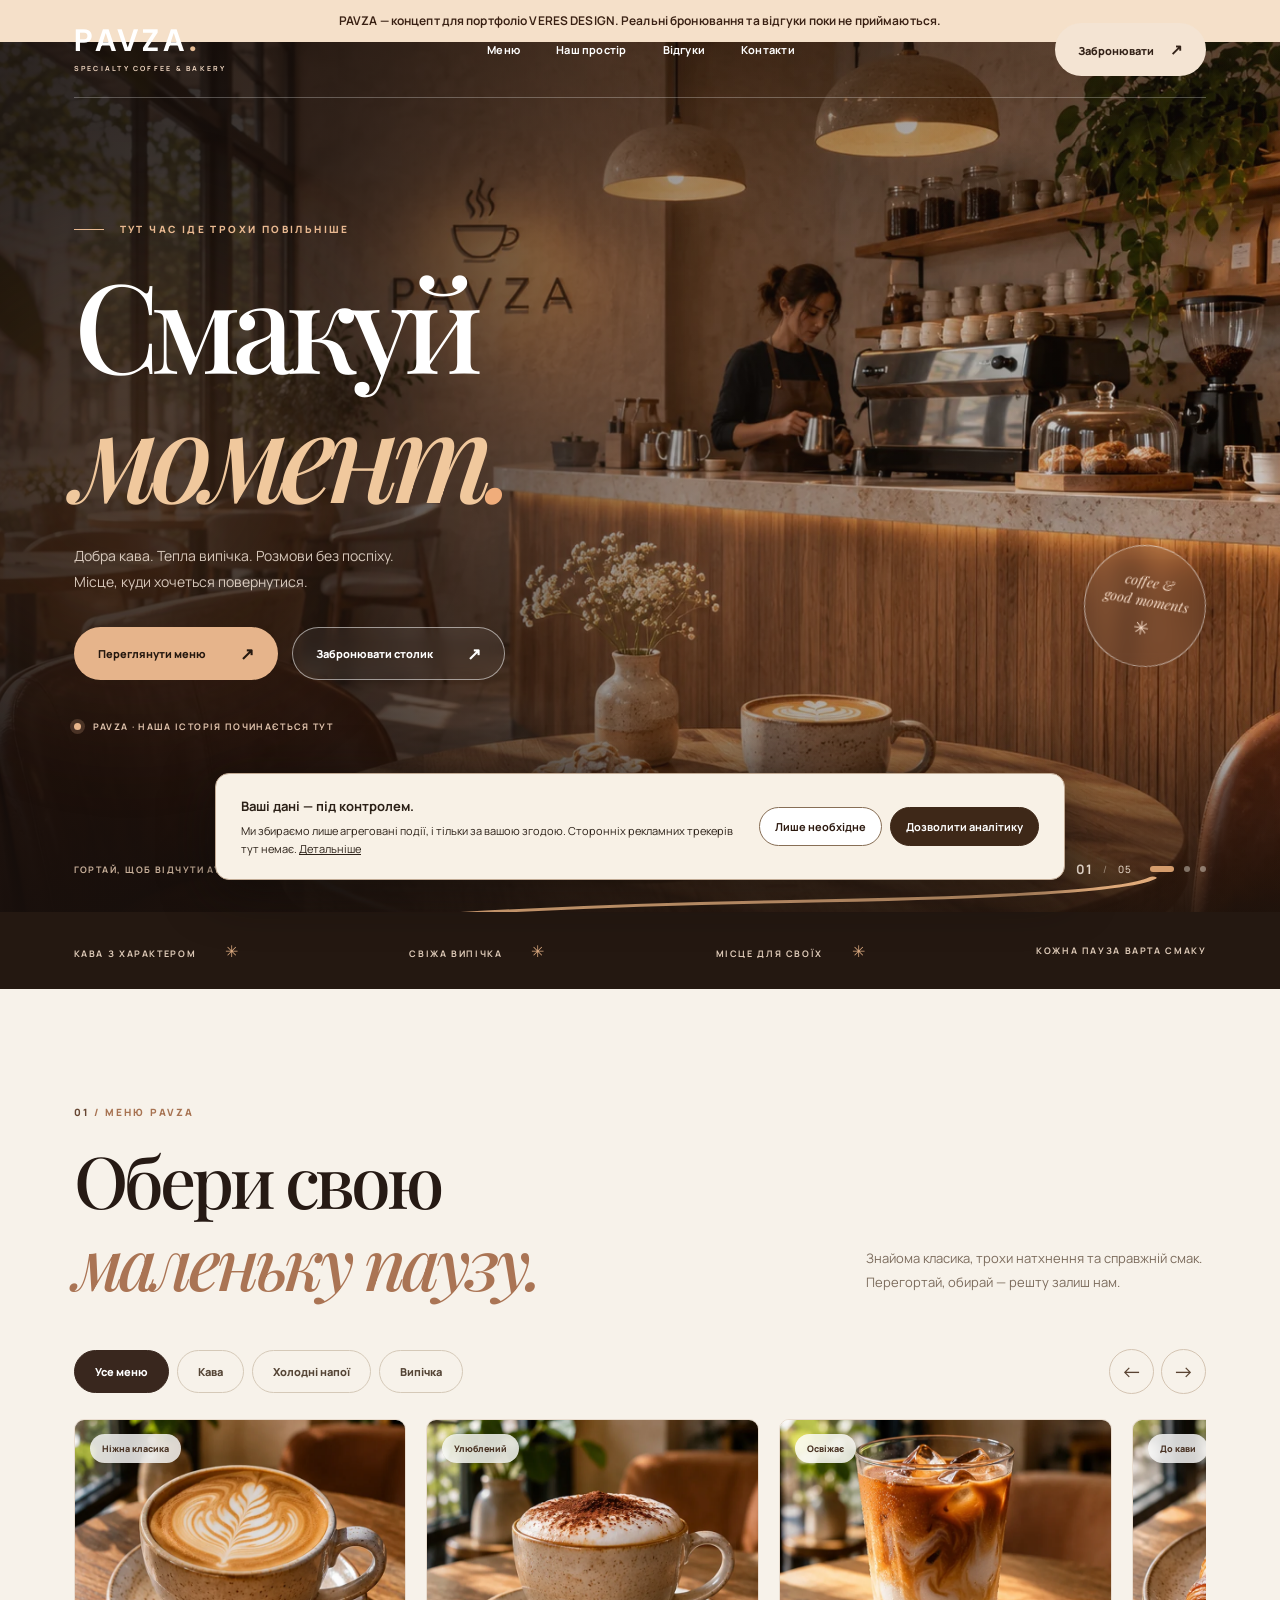
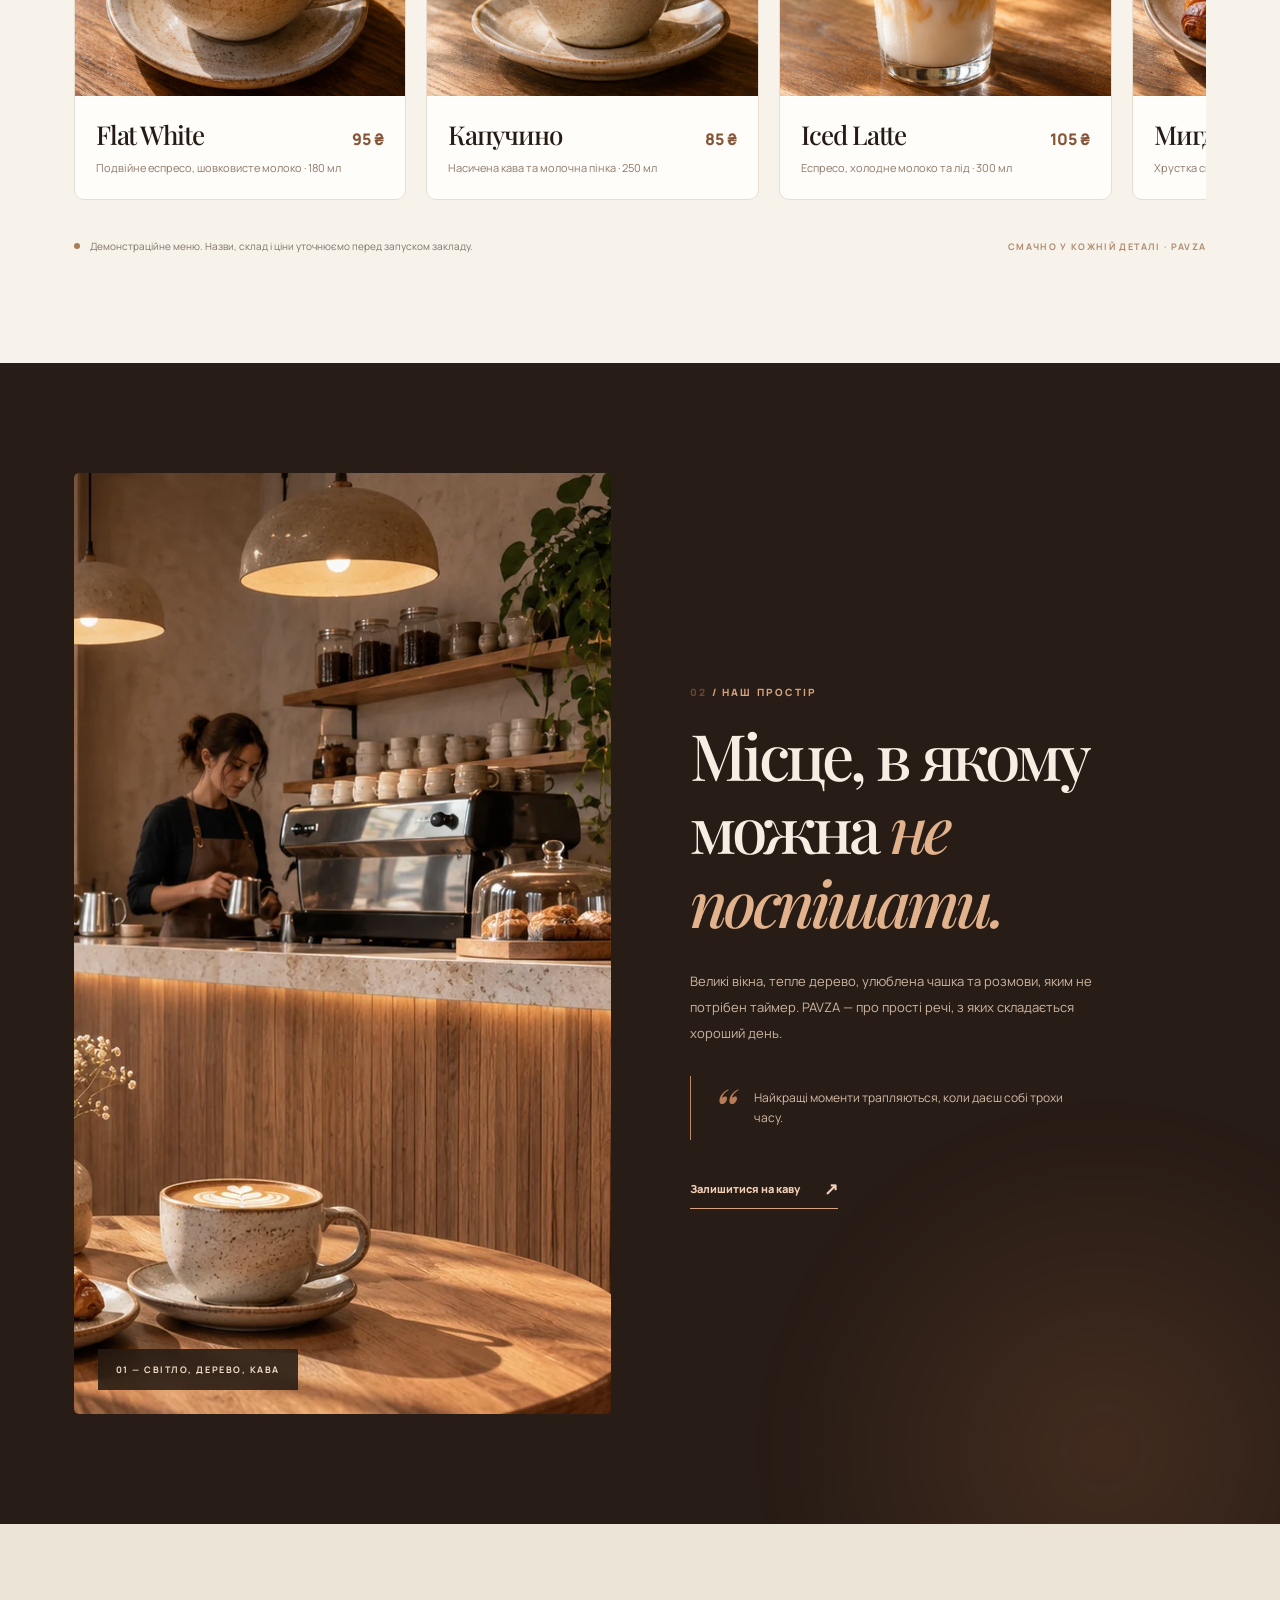
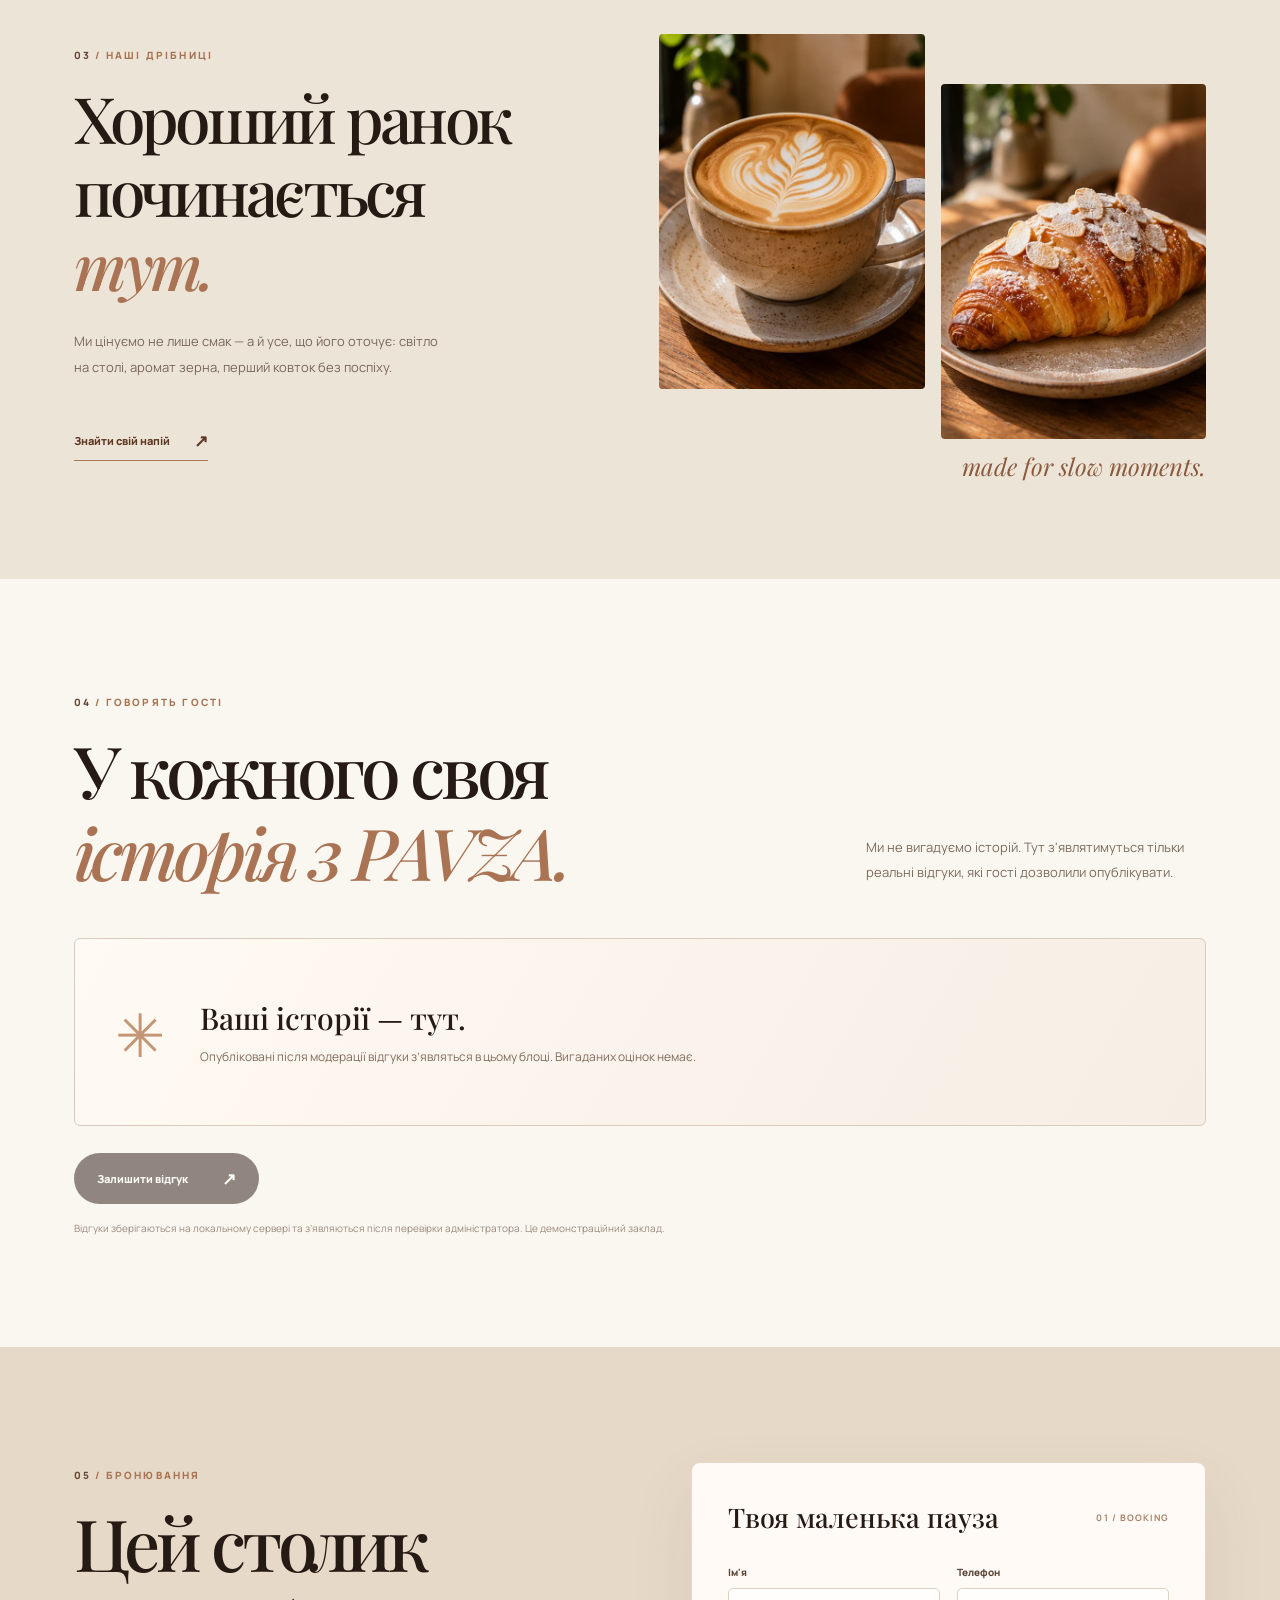
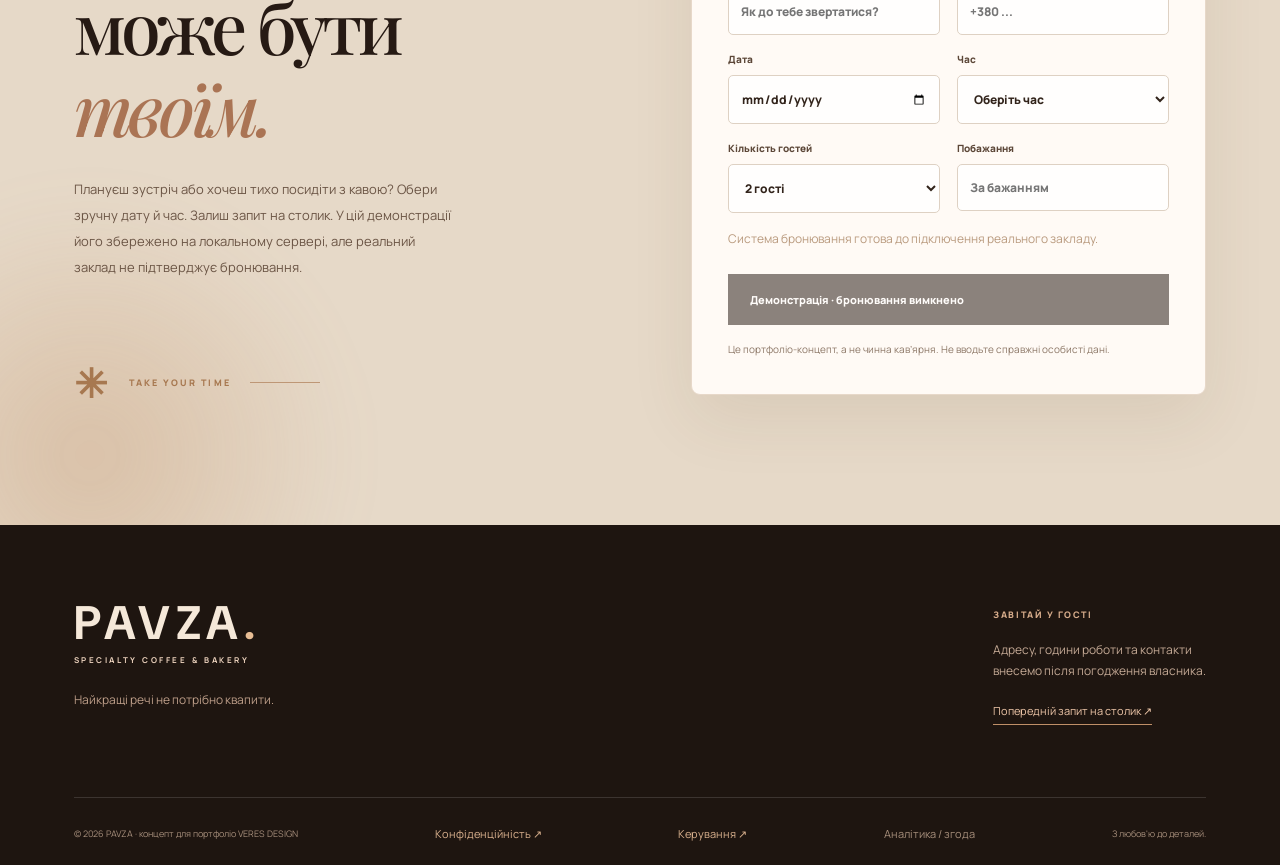
==== public/index.html @ b124b0d7 "Add complete PAVZA portfolio demo (website, assets, admin, FastAPI, Railway config)" ====
<!doctype html>
<html lang="uk">
<head>
  <meta charset="UTF-8">
  <meta name="viewport" content="width=device-width,initial-scale=1,viewport-fit=cover">
  <meta name="theme-color" content="#221711">
  <meta name="robots" content="noindex,nofollow">
  <title>PAVZA — Смакуй момент | Specialty Coffee & Bakery</title>
  <meta name="description" content="PAVZA — простір для кави, розмов і маленьких пауз. Ознайомтесь із меню та відкрийте для себе нашу атмосферу.">
  <meta property="og:type" content="website"><meta property="og:title" content="PAVZA — Смакуй момент"><meta property="og:description" content="Кава, яку пам'ятають. Простір, у який повертаються.">
  <meta property="og:image" content="assets/pavza-interior.webp">
  <link rel="preconnect" href="https://fonts.googleapis.com"><link rel="preconnect" href="https://fonts.gstatic.com" crossorigin>
  <link href="https://fonts.googleapis.com/css2?family=DM+Sans:wght@400;500;600;700&family=Manrope:wght@400;500;600;700;800&family=Playfair+Display:ital,wght@0,500;0,600;1,500;1,600&display=swap" rel="stylesheet">
  <link rel="preload" as="image" href="assets/pavza-interior.webp" media="(min-width:701px)">
  <link rel="preload" as="image" href="assets/pavza-mobile.webp" media="(max-width:700px)">
  <link rel="stylesheet" href="styles.css">
  <script defer src="site.js"></script>
</head>
<body>
  <a class="skip-link" href="#menu">Перейти до меню</a>
  <header class="header" id="top">
    <div class="container nav-row">
      <a href="#top" class="wordmark" aria-label="PAVZA, головна">PAVZA<span>.</span><small>SPECIALTY COFFEE & BAKERY</small></a>
      <nav class="desktop-nav" aria-label="Основна навігація"><a href="#menu">Меню</a><a href="#space">Наш простір</a><a href="#reviews">Відгуки</a><a href="#contacts">Контакти</a></nav>
      <a class="nav-reserve" href="#booking">Забронювати <span aria-hidden="true">↗</span></a>
      <button class="mobile-toggle" id="mobileToggle" type="button" aria-expanded="false" aria-controls="mobileNav" aria-label="Відкрити меню"><span></span><span></span></button>
    </div>
    <nav class="mobile-nav" id="mobileNav" aria-label="Мобільна навігація" hidden><a href="#menu">Меню</a><a href="#space">Наш простір</a><a href="#reviews">Відгуки</a><a href="#booking">Бронювання</a><a href="#contacts">Контакти</a></nav>
  </header>
  <div id="demoNotice" class="demo-notice" hidden role="status">PAVZA — концепт для портфоліо VERES DESIGN. Реальні бронювання та відгуки поки не приймаються.</div>
  <main>
    <section class="hero" aria-labelledby="heroTitle">
      <picture><source media="(max-width:700px)" srcset="assets/pavza-mobile.webp"><img class="hero-poster" src="assets/pavza-interior.webp" width="1672" height="941" alt="Затверджений інтер'єр PAVZA: дубові столики, природне світло та барна стійка" fetchpriority="high"></picture>
      <video class="hero-motion" id="heroMotion" autoplay muted loop playsinline preload="none" aria-hidden="true" poster="assets/pavza-interior.webp"><source src="assets/pavza-photo-motion.mp4" type="video/mp4"></video>
      <div class="hero-shade"></div><div class="hero-ambient" aria-hidden="true"></div>
      <div class="container hero-layout">
        <div class="hero-content">
          <p class="eyebrow"><span class="tiny-line"></span> ТУТ ЧАС ІДЕ ТРОХИ ПОВІЛЬНІШЕ</p>
          <h1 id="heroTitle" class="hero-title">Смакуй<br><em>момент<span class="period">.</span></em><svg class="underline" viewBox="0 0 500 24" preserveAspectRatio="none" aria-hidden="true"><path d="M8 17 Q160 -3 317 13 T491 7" stroke="currentColor" stroke-width="4" fill="none" stroke-linecap="round"/></svg></h1>
          <p class="hero-lead">Добра кава. Тепла випічка. Розмови без поспіху.<br>Місце, куди хочеться повернутися.</p>
          <div class="hero-buttons"><a class="button button-solid" href="#menu">Переглянути меню <span aria-hidden="true">↗</span></a><a class="button button-outline" href="#booking">Забронювати столик <span aria-hidden="true">↗</span></a></div>
          <div class="hero-meta"><span class="pulse-dot"></span> PAVZA · НАША ІСТОРІЯ ПОЧИНАЄТЬСЯ ТУТ</div>
        </div>
        <div class="hero-stamp" aria-hidden="true"><span>coffee &amp;<br>good moments</span><span class="stamp-star">✳</span></div>
      </div>
      <div class="container hero-bottom"><a href="#menu" class="scroll-invite">ГОРТАЙ, ЩОБ ВІДЧУТИ АТМОСФЕРУ <span class="line"></span></a><div class="hero-count"><strong>01</strong><span>/</span>05 <i></i><i></i><i></i></div></div>
    </section>

    <section class="quickline" aria-label="Переваги PAVZA"><div class="container quickline-row"><span>КАВА З ХАРАКТЕРОМ <b>✳</b></span><span>СВІЖА ВИПІЧКА <b>✳</b></span><span>МІСЦЕ ДЛЯ СВОЇХ <b>✳</b></span><span>КОЖНА ПАУЗА ВАРТА СМАКУ</span></div></section>

    <section class="section menu-section" id="menu" aria-labelledby="menuTitle">
      <div class="container">
        <div class="section-heading reveal"><div><span class="overline"><span>01</span> / МЕНЮ PAVZA</span><h2 id="menuTitle">Обери свою<br><em>маленьку паузу.</em></h2></div><p>Знайома класика, трохи натхнення та справжній смак. Перегортай, обирай — решту залиш нам.</p></div>
        <div class="menu-tools"><div class="menu-tabs" role="group" aria-label="Категорії меню"><button type="button" class="tab active" data-category="all" aria-pressed="true">Усе меню</button><button type="button" class="tab" data-category="coffee" aria-pressed="false">Кава</button><button type="button" class="tab" data-category="cold" aria-pressed="false">Холодні напої</button><button type="button" class="tab" data-category="bakery" aria-pressed="false">Випічка</button></div><div class="rail-controls"><button type="button" id="prevMenu" aria-label="Попередні позиції">←</button><button type="button" id="nextMenu" aria-label="Наступні позиції">→</button></div></div>
        <div class="menu-rail" id="menuRail" tabindex="0" aria-label="Карусель меню"></div>
        <div class="menu-foot"><p><span class="menu-note-dot"></span> Демонстраційне меню. Назви, склад і ціни уточнюємо перед запуском закладу.</p><span>СМАЧНО У КОЖНІЙ ДЕТАЛІ · PAVZA</span></div>
      </div>
    </section>

    <section class="story-band" id="space" aria-labelledby="spaceTitle">
      <div class="container story-grid">
        <div class="story-photo"><img src="assets/pavza-interior.webp" width="1672" height="941" loading="lazy" alt="Єдиний погоджений інтер'єр кав'ярні PAVZA"><div class="photo-caption">01 — СВІТЛО, ДЕРЕВО, КАВА</div></div>
        <div class="story-text reveal"><span class="overline light"><span>02</span> / НАШ ПРОСТІР</span><h2 id="spaceTitle">Місце, в якому<br>можна <em>не поспішати.</em></h2><p>Великі вікна, тепле дерево, улюблена чашка та розмови, яким не потрібен таймер. PAVZA — про прості речі, з яких складається хороший день.</p><div class="story-quote"><span class="quote-mark">“</span><span>Найкращі моменти трапляються, коли даєш собі трохи часу.</span></div><a href="#booking" class="text-link">Залишитися на каву <span>↗</span></a></div>
      </div>
    </section>

    <section class="section ritual-section" aria-labelledby="ritualTitle"><div class="container ritual-grid"><div class="reveal"><span class="overline"><span>03</span> / НАШІ ДРІБНИЦІ</span><h2 id="ritualTitle">Хороший ранок<br>починається <em>тут.</em></h2><p>Ми цінуємо не лише смак — а й усе, що його оточує: світло на столі, аромат зерна, перший ковток без поспіху.</p><a class="text-link dark-link" href="#menu">Знайти свій напій <span>↗</span></a></div><div class="ritual-collage"><img src="assets/flat-white.webp" alt="Flat White у керамічній чашці" loading="lazy"><img src="assets/croissant.webp" alt="Мигдальний круасан на дерев'яному столику" loading="lazy"><span class="ritual-caption">made for slow moments.</span></div></div></section>

    <section class="section reviews-section" id="reviews" aria-labelledby="reviewsTitle"><div class="container"><div class="section-heading reveal"><div><span class="overline"><span>04</span> / ГОВОРЯТЬ ГОСТІ</span><h2 id="reviewsTitle">У кожного своя<br><em>історія з PAVZA.</em></h2></div><p>Ми не вигадуємо історій. Тут з'являтимуться тільки реальні відгуки, які гості дозволили опублікувати.</p></div><div id="reviewList" class="review-grid" aria-live="polite"></div><button type="button" class="button button-dark" id="openReview">Залишити відгук <span aria-hidden="true">↗</span></button><p class="section-aside">Відгуки зберігаються на локальному сервері та з’являються після перевірки адміністратора. Це демонстраційний заклад.</p></div></section>

    <section class="booking-section" id="booking" aria-labelledby="bookingTitle"><div class="container booking-grid"><div class="booking-text reveal"><span class="overline"><span>05</span> / БРОНЮВАННЯ</span><h2 id="bookingTitle">Цей столик<br>може бути <em>твоїм.</em></h2><p>Плануєш зустріч або хочеш тихо посидіти з кавою? Обери зручну дату й час. Залиш запит на столик. У цій демонстрації його збережено на локальному сервері, але реальний заклад не підтверджує бронювання.</p><div class="booking-decoration"><span>✳</span><span>TAKE YOUR TIME</span><span class="booking-dash"></span></div></div><form id="bookingForm" class="booking-form"><div class="form-top"><h3>Твоя маленька пауза</h3><span class="form-counter">01 / BOOKING</span></div><div class="form-fields"><label>Ім'я <input name="guestName" autocomplete="name" required maxlength="70" placeholder="Як до тебе звертатися?"></label><label>Телефон <input name="guestPhone" inputmode="tel" autocomplete="tel" type="tel" required minlength="7" maxlength="30" placeholder="+380 ..."></label><label>Дата <input name="visitDate" id="visitDate" required type="date"></label><label>Час <select name="visitTime" required><option value="">Оберіть час</option><option>09:00</option><option>10:00</option><option>11:00</option><option>12:00</option><option>13:00</option><option>14:00</option><option>15:00</option><option>16:00</option><option>17:00</option><option>18:00</option><option>19:00</option></select></label><label>Кількість гостей <select name="guestCount"><option value="1">1 гість</option><option value="2" selected>2 гості</option><option value="3">3 гості</option><option value="4">4 гості</option><option value="5">5 гостей</option><option value="6">6 гостей</option></select></label><label>Побажання <input name="guestNote" maxlength="120" placeholder="За бажанням"></label></div><p id="availabilityHint" class="availability-hint" aria-live="polite">Обери дату, щоб перевірити наявність столиків.</p><button class="submit-booking" type="submit">Надіслати запит <span>↗</span></button><div class="form-feedback" id="bookingFeedback" role="status">Деморежим: запити зберігаються локально. Жодного бронювання в реальному закладі.</div></form></div></section>
  </main>
  <footer class="footer" id="contacts"><div class="container"><div class="footer-head"><div><a href="#top" class="wordmark footer-brand">PAVZA<span>.</span><small>SPECIALTY COFFEE & BAKERY</small></a><p>Найкращі речі не потрібно квапити.</p></div><div class="footer-contact"><span>ЗАВІТАЙ У ГОСТІ</span><p>Адресу, години роботи та контакти<br>внесемо після погодження власника.</p><a href="#booking">Попередній запит на столик ↗</a></div></div><div class="footer-base"><span>© 2026 PAVZA · концепт для портфоліо VERES DESIGN</span><a href="privacy.html" class="admin-link">Конфіденційність ↗</a><a href="admin.html" class="admin-link">Керування ↗</a><button type="button" id="privacyOptions" class="admin-link link-button">Аналітика / згода</button><span>З любов'ю до деталей.</span></div></div></footer>
  <dialog id="reviewDialog" class="review-dialog" aria-labelledby="dialogTitle"><form id="reviewForm"><button class="close-dialog" type="button" id="closeReview" aria-label="Закрити">×</button><span class="overline"><span>✳</span> / ТВОЯ ІСТОРІЯ</span><h2 id="dialogTitle">Як тобі PAVZA?</h2><p>Залиш короткий відгук для демонстрації роботи модерації.</p><label>Ім'я <input name="author" required maxlength="45" placeholder="Ім'я або псевдонім"></label><label>Оцінка <select name="rating" required><option value="5">★★★★★ — 5</option><option value="4">★★★★☆ — 4</option><option value="3">★★★☆☆ — 3</option><option value="2">★★☆☆☆ — 2</option><option value="1">★☆☆☆☆ — 1</option></select></label><label>Відгук <textarea name="message" required minlength="10" maxlength="320" rows="4" placeholder="Розкажи про враження..."></textarea></label><label class="consent"><input name="consent" type="checkbox" required><span>Даю згоду на збереження і публікацію мого імені та відгуку після модерації.</span></label><button type="submit" class="submit-booking">Надіслати на перевірку ↗</button><p class="dialog-note" id="reviewNotice" role="status">Відгук буде надіслано на демонстраційний сервер і показано лише після модерації.</p></form></dialog>
<aside id="analyticsConsent" class="privacy-banner" aria-label="Вибір аналітики" hidden><div><strong>Ваші дані — під контролем.</strong><p>Ми збираємо лише агреговані події, і тільки за вашою згодою. Сторонніх рекламних трекерів тут немає. <a href="privacy.html">Детальніше</a></p></div><div class="privacy-actions"><button type="button" id="analyticsNo">Лише необхідне</button><button type="button" id="analyticsYes">Дозволити аналітику</button></div></aside></body>
</html>
---- public/styles.css ----
:root{--ink:#261a14;--deep:#20150f;--brown:#4c3225;--copper:#c58c5d;--honey:#e8bd94;--cream:#f6f0e6;--paper:#fffaf3;--stone:#eae0d3;--secondary:#756758;--border:#d9cab8;--serif:'Playfair Display',Georgia,serif;--sans:Manrope,Arial,sans-serif;--ease:cubic-bezier(.2,.7,.2,1)}
*{box-sizing:border-box}html{scroll-behavior:smooth;scroll-padding-top:92px}body{margin:0;overflow-x:hidden;background:var(--cream);color:var(--ink);font-family:var(--sans);-webkit-font-smoothing:antialiased}a{color:inherit;text-decoration:none}button,input,select,textarea{font:inherit}button{cursor:pointer}img{max-width:100%;display:block}h1,h2,h3,p{margin-top:0}a,button,input,textarea,select{-webkit-tap-highlight-color:transparent}:focus-visible{outline:3px solid #b57543;outline-offset:3px}.container{width:min(1400px,88.5%);margin-inline:auto}.skip-link{position:fixed;top:-100px;left:20px;z-index:100;padding:15px 20px;background:white;color:#000}.skip-link:focus{top:8px}.header{position:absolute;inset:0 0 auto;z-index:15;color:#fff}.nav-row{height:98px;display:flex;align-items:center;justify-content:space-between;border-bottom:1px solid #fff4;padding-top:2px}.wordmark{display:inline-block;font-family:'DM Sans',Arial,sans-serif;font-weight:700;font-size:31px;letter-spacing:.135em;line-height:.95;white-space:nowrap}.wordmark span{color:var(--honey)}.wordmark small{display:block;color:#eed4bf;margin-top:11px;font-size:7px;letter-spacing:.32em;font-family:var(--sans);font-weight:700}.desktop-nav{display:flex;align-items:center;gap:36px;font-size:11px;font-weight:700;letter-spacing:.02em}.desktop-nav a{transition:color .25s}.desktop-nav a:hover{color:#f3c89e}.nav-reserve{background:#f4e4d3;color:#332218;font-size:11px;font-weight:800;border-radius:50px;padding:16px 23px;transition:transform .3s var(--ease),background .3s}.nav-reserve:hover{transform:translateY(-3px);background:#fff}.nav-reserve span{margin-left:14px;font-size:15px}.mobile-toggle,.mobile-nav{display:none}
.hero{height:min(870px,100svh);min-height:700px;position:relative;overflow:hidden;background:#241710;color:#fff}.hero picture,.hero-poster,.hero-motion,.hero-shade{position:absolute;inset:0;width:100%;height:100%}.hero-poster,.hero-motion{object-fit:cover;object-position:63% 50%}.hero-motion{opacity:0;transition:opacity 1s;pointer-events:none}.hero-motion.is-playing{opacity:.76}.hero-shade{z-index:2;background:linear-gradient(90deg,rgba(22,14,11,.88) 0%,rgba(25,16,12,.79) 26%,rgba(31,20,14,.37) 53%,rgba(30,18,12,.16) 100%),linear-gradient(0deg,#20140de0,transparent 25%,transparent 76%,#1c130c3b)}.hero-ambient{position:absolute;z-index:2;top:13%;left:-15%;width:50vw;height:70vh;background:radial-gradient(ellipse,#b36d3633,transparent 70%);filter:blur(40px);pointer-events:none;animation:ambient-breathe 11s ease-in-out infinite alternate}.hero-layout{position:relative;z-index:4;min-height:100%;display:flex;align-items:center;justify-content:space-between;padding-top:85px;padding-bottom:110px}.hero-content{max-width:750px;padding-top:26px}.eyebrow{display:flex;align-items:center;gap:16px;color:#e9b991;font-weight:800;letter-spacing:.24em;font-size:10px;white-space:normal}.tiny-line{width:30px;height:1px;background:#e9b991;flex:none}.hero-title{font-family:var(--serif);font-size:clamp(82px,9.7vw,153px);letter-spacing:-.072em;font-weight:500;line-height:1.04;margin:22px 0 23px}.hero-title em{position:relative;color:#f0c89d;font-weight:500;font-style:italic}.period{color:#f0ad7b}.underline{position:absolute;left:5%;width:92%;height:18px;bottom:-5px;color:#e0ab7b;transform:rotate(-3deg)}.hero-lead{font-size:14px;line-height:1.9;color:#f3e5d8d9;max-width:520px;margin:26px 0 31px}.hero-buttons{display:flex;align-items:center;flex-wrap:wrap;gap:14px}.button{display:inline-flex;align-items:center;justify-content:space-between;gap:34px;padding:17px 23px;border-radius:50px;font-size:11px;font-weight:800;border:1px solid transparent;transition:transform .26s var(--ease),background .26s,color .26s}.button span{font-size:17px;line-height:1}.button:hover{transform:translateY(-4px)}.button-solid{background:#e6b48b;color:#25180f}.button-solid:hover{background:#f8d0ab}.button-outline{background:#fff1;border-color:#ffffff85;color:#fff;backdrop-filter:blur(8px)}.button-outline:hover{background:#fff3}.hero-meta{display:flex;gap:12px;align-items:center;font-size:9px;letter-spacing:.15em;font-weight:700;color:#e1c4ae;margin-top:40px}.pulse-dot{width:7px;height:7px;border-radius:50%;background:#e9b68b;box-shadow:0 0 0 4px #e9b68b33}.hero-stamp{align-self:flex-end;margin-bottom:135px;border:1px solid #fff8;border-radius:50%;width:122px;height:122px;display:flex;flex-direction:column;align-items:center;justify-content:center;gap:4px;background:#ffffff0a;backdrop-filter:blur(10px);transform:rotate(10deg);font-family:var(--serif);font-style:italic;font-size:14px;text-align:center;color:#f6dcc8}.stamp-star{font-style:normal;font-size:19px}.hero-bottom{position:absolute;inset:auto 0 34px;z-index:5;display:flex;justify-content:space-between;align-items:center}.scroll-invite{font-size:9px;color:#e8ccb4d9;letter-spacing:.16em;font-weight:700;display:flex;gap:15px;align-items:center}.scroll-invite .line{display:block;width:52px;height:1px;background:#e8ccb49b}.hero-count{color:#f8eadc;font-size:10px;letter-spacing:.1em;display:flex;align-items:center;gap:10px}.hero-count strong{font-size:13px}.hero-count span{opacity:.5}.hero-count i{display:block;width:6px;height:6px;background:#f9f4ea68;border-radius:6px}.hero-count i:first-of-type{margin-left:8px;width:24px;background:#d49c6c}.quickline{background:#241811;color:#decab8;overflow:hidden}.quickline-row{display:flex;justify-content:space-between;align-items:center;gap:20px;min-height:77px;font-size:9px;font-weight:700;letter-spacing:.18em;white-space:nowrap}.quickline b{font-weight:500;color:#d9a87f;font-size:16px;margin-left:25px}
.section{padding:110px 0}.section-heading{display:flex;justify-content:space-between;align-items:end;gap:26px;margin-bottom:46px}.overline{font-size:10px;font-weight:800;letter-spacing:.22em;color:#a77352}.overline span{color:#674733}.section-heading h2,.story-text h2,.ritual-section h2,.booking-text h2{font-family:var(--serif);font-size:clamp(48px,5.6vw,79px);font-weight:500;line-height:1.15;letter-spacing:-.058em;margin:17px 0 0}.section-heading h2 em,.story-text h2 em,.ritual-section h2 em,.booking-text h2 em{font-weight:500;color:#aa7454}.section-heading>p{max-width:340px;font-size:13px;line-height:1.9;color:#7c6c5d;margin:0 0 8px}.menu-section{background:#f7f2ea}.menu-tools{display:flex;justify-content:space-between;align-items:center;margin-bottom:25px;gap:20px}.menu-tabs{display:flex;flex-wrap:wrap;gap:8px}.tab{background:transparent;border:1px solid #d5c9b8;border-radius:40px;padding:13px 20px;font-size:11px;color:#554536;font-weight:800}.tab.active,.tab:hover{background:#39271e;border-color:#39271e;color:white}.rail-controls{display:flex;gap:7px}.rail-controls button{border:1px solid #d4c4b2;border-radius:50%;width:45px;height:45px;background:transparent;color:#594332;font-size:21px}.rail-controls button:hover{background:#39271e;color:white}.menu-rail{display:flex;gap:20px;overflow-x:auto;scroll-snap-type:x mandatory;padding-bottom:16px;scrollbar-width:thin;scrollbar-color:#b6a591 transparent}.menu-card{flex:0 0 clamp(250px,26vw,360px);scroll-snap-align:start;min-width:0;background:#fffdfa;border:1px solid #e9ddd0;border-radius:10px;overflow:hidden;transition:transform .35s var(--ease),box-shadow .35s}.menu-card:hover{transform:translateY(-6px);box-shadow:0 24px 44px #28180e15}.menu-card-media{aspect-ratio:1.2;overflow:hidden;background:#e7d5c4;position:relative}.menu-card-media img{width:100%;height:100%;object-fit:cover;transition:transform .6s var(--ease)}.menu-card:hover .menu-card-media img{transform:scale(1.055)}.menu-card-tag{position:absolute;left:15px;top:14px;background:#fffc;color:#493223;border-radius:40px;padding:8px 12px;font-size:9px;font-weight:800;backdrop-filter:blur(10px)}.menu-card-content{padding:23px 21px 22px}.menu-card-top{display:flex;justify-content:space-between;align-items:baseline;gap:8px}.menu-card h3{font:500 26px/1.2 var(--serif);letter-spacing:-.04em;margin:0}.menu-card-price{color:#855638;font-size:16px;white-space:nowrap;font-weight:800}.menu-card p{font-size:11px;color:#8d796a;line-height:1.7;margin:9px 0 0}.menu-foot{display:flex;align-items:center;justify-content:space-between;gap:24px;padding-top:23px}.menu-foot p{margin:0;font-size:10px;color:#82746a;display:flex;align-items:center;gap:10px}.menu-note-dot{width:6px;height:6px;background:#aa7c58;border-radius:50%;flex:none}.menu-foot>span{font-size:9px;letter-spacing:.15em;font-weight:700;color:#af8b70;white-space:nowrap}
.story-band{background:#281c16;color:#f6ede3;position:relative;overflow:hidden}.story-band:after{content:'';position:absolute;right:-150px;bottom:-250px;width:650px;height:650px;background:radial-gradient(circle,#ac6a4236,transparent 70%);filter:blur(32px);pointer-events:none}.story-grid{display:grid;grid-template-columns:1.04fr 1fr;gap:7%;align-items:center;padding-block:110px}.story-photo{position:relative;z-index:1}.story-photo img{width:100%;aspect-ratio:4/4.1;object-fit:cover;object-position:79% center;border-radius:5px;filter:saturate(.89)}.photo-caption{position:absolute;bottom:24px;left:24px;background:#231912d9;color:#f4dfc9;backdrop-filter:blur(12px);padding:14px 18px;font-size:9px;letter-spacing:.17em;font-weight:700}.story-text{z-index:1}.overline.light{color:#d5a37d}.story-text h2{font-size:clamp(48px,5vw,73px)}.story-text h2 em{color:#e2b28d}.story-text>p{font-size:13px;line-height:2;max-width:430px;color:#cbb5a1;margin:30px 0}.story-quote{border-left:1px solid #c18a66;display:flex;align-items:center;gap:18px;color:#d4bba7;line-height:1.7;font-size:12px;padding:2px 0 2px 21px;max-width:400px}.quote-mark{font:italic 60px/1 var(--serif);color:#b77d58}.text-link{margin-top:37px;display:inline-flex;align-items:center;gap:24px;border-bottom:1px solid #d6a17c;padding-bottom:8px;font-weight:800;font-size:11px;color:#f2d0b7;transition:gap .25s}.text-link:hover{gap:36px}.text-link span{font-size:17px}
.ritual-section{background:#ede4d8}.ritual-grid{display:grid;grid-template-columns:.95fr 1.05fr;align-items:center;gap:8%}.ritual-grid>div:first-child{max-width:500px}.ritual-section h2{font-size:clamp(50px,5vw,76px)}.ritual-grid p{color:#796859;line-height:2;font-size:13px;max-width:375px;margin:27px 0 12px}.dark-link{color:#5f3923;border-color:#a77b58}.ritual-collage{display:grid;grid-template-columns:1fr 1fr;gap:16px;align-items:start;position:relative;padding-bottom:30px}.ritual-collage img{width:100%;aspect-ratio:3/4;object-fit:cover;border-radius:4px}.ritual-collage img:nth-child(2){margin-top:50px}.ritual-caption{position:absolute;bottom:-13px;right:0;font:italic 24px var(--serif);color:#895a3d}
.reviews-section{background:#faf7f1}.review-grid{display:grid;grid-template-columns:repeat(3,1fr);gap:20px;margin-bottom:27px}.review-empty{grid-column:1/-1;border:1px solid #dacbbd;border-radius:6px;padding:40px;min-height:188px;display:flex;align-items:center;gap:35px;background:linear-gradient(120deg,#fffaf3,#f6ede4)}.review-empty .empty-icon{font:60px var(--serif);color:#c39775}.review-empty strong{display:block;font:500 30px var(--serif);margin-bottom:8px}.review-empty p{font-size:12px;color:#806c5d;max-width:520px;line-height:1.8;margin:0}.review-item{padding:30px 26px;background:#fff;border:1px solid #e4d8ca;border-radius:7px}.review-item .stars{color:#b47c50;font-size:14px;letter-spacing:4px}.review-item blockquote{font-size:13px;line-height:1.85;color:#5d4c40;margin:19px 0}.review-item cite{font-style:normal;font-size:12px;font-weight:800}.review-item small{display:block;font-size:10px;color:#b0886d;margin-top:7px}.button-dark{background:#36241a;color:#fff;border:0}.button-dark:hover{background:#574034}.section-aside{font-size:10px;color:#9c8a7c;margin:16px 0 0;line-height:1.7}
.booking-section{background:#e6d9c8;padding:115px 0;position:relative;overflow:hidden}.booking-section:before{content:'';position:absolute;left:-170px;bottom:-190px;width:520px;height:520px;border-radius:50%;background:radial-gradient(circle,#b77f5047,transparent 70%);filter:blur(30px)}.booking-grid{position:relative;display:grid;grid-template-columns:1fr 1fr;gap:9%;align-items:start}.booking-text h2{font-size:clamp(51px,5.6vw,80px);margin-bottom:27px}.booking-text>p{font-size:13px;line-height:2;color:#6b5545;max-width:385px}.booking-decoration{display:flex;align-items:center;gap:19px;margin-top:75px;color:#a77850;font-size:9px;letter-spacing:.23em;font-weight:800}.booking-decoration>span:first-child{font-size:40px}.booking-dash{width:70px;height:1px;background:#be9776}.booking-form{background:#fffaf5;border:1px solid #e7d8c9;border-radius:9px;padding:36px;box-shadow:0 25px 65px #5a3d2317}.form-top{display:flex;justify-content:space-between;align-items:center;gap:10px;margin-bottom:30px}.form-top h3{font:500 27px var(--serif);margin:0}.form-counter{color:#a78269;font-size:9px;font-weight:700;letter-spacing:.12em}.form-fields{display:grid;grid-template-columns:1fr 1fr;gap:17px}.form-fields label,.review-dialog label{display:flex;flex-direction:column;gap:9px;font-size:10px;color:#5c4738;font-weight:800}.form-fields input,.form-fields select,.review-dialog input,.review-dialog select,.review-dialog textarea{border:1px solid #ded1c3;border-radius:5px;padding:14px 12px;background:#fffefd;color:#32241b;min-width:0;width:100%;font-size:12px;outline-offset:2px}.form-fields input:focus,.form-fields select:focus,.review-dialog input:focus,.review-dialog textarea:focus{border-color:#a77551}.submit-booking{border:0;width:100%;padding:18px 22px;background:#302118;color:white;margin-top:24px;font-size:11px;font-weight:800;display:flex;align-items:center;justify-content:space-between;gap:10px;transition:background .2s}.submit-booking:hover{background:#6c4531}.submit-booking span{font-size:19px}.form-feedback{font-size:10px;line-height:1.7;color:#8c7766;margin-top:16px}.form-feedback.has-result{color:#654331;background:#f5eee3;padding:13px;border-left:3px solid #a5744d}
.footer{background:#1e1510;color:#f5e8d9;padding:76px 0 24px}.footer-head{display:flex;justify-content:space-between;gap:35px;padding-bottom:72px}.footer-brand{font-size:47px}.footer-brand small{font-size:8px}.footer-head p{color:#bd9e89;font-size:12px;margin:23px 0 0}.footer-contact{max-width:275px}.footer-contact>span{font-size:9px;font-weight:800;letter-spacing:.17em;color:#d8ad8c}.footer-contact p{line-height:1.8;margin:16px 0;color:#c4a995}.footer-contact a{display:inline-block;border-bottom:1px solid #bf8f68;padding-bottom:6px;color:#f0c8aa;font-size:11px}.footer-base{display:flex;justify-content:space-between;gap:18px;align-items:center;border-top:1px solid #fff2;padding-top:28px;font-size:9px;color:#a68e7b}.admin-link{color:#dab18e}.review-dialog{border:0;border-radius:12px;padding:0;max-width:min(520px,calc(100% - 24px));width:100%;box-shadow:0 40px 100px #0007;background:#fffaf3;color:var(--ink)}.review-dialog::backdrop{background:#150e09bb;backdrop-filter:blur(6px)}.review-dialog form{padding:35px;position:relative;display:grid;gap:18px}.review-dialog h2{font:500 43px/1.1 var(--serif);margin:0}.review-dialog p{color:#8a7868;font-size:12px;line-height:1.7;margin:0}.review-dialog textarea{resize:vertical}.review-dialog .close-dialog{position:absolute;top:19px;right:18px;font-size:29px;border:0;background:transparent;color:#6a5648;line-height:1}.review-dialog .consent{display:flex;flex-direction:row;gap:10px;align-items:flex-start;line-height:1.6;font-weight:500}.review-dialog .consent input{width:auto;margin:3px 0}.review-dialog .submit-booking{margin:0}.review-dialog .dialog-note{font-size:10px}
.reveal{opacity:.96;transform:translateY(8px);transition:opacity .8s var(--ease),transform .8s var(--ease)}.reveal.is-visible{opacity:1;transform:none}@keyframes ambient-breathe{from{transform:translate(0,0) scale(1)}to{transform:translate(38px,-22px) scale(1.1)}}
@media(max-width:1090px){.desktop-nav{gap:18px}.hero-title{font-size:clamp(80px,10vw,120px)}.story-grid{gap:4%}.booking-grid{gap:5%}.quickline-row span:nth-child(3){display:none}.quickline-row{font-size:8px}}
@media(max-width:800px){.container{width:91%}.nav-row{height:82px}.desktop-nav,.nav-reserve{display:none}.mobile-toggle{display:flex;border:0;background:none;flex-direction:column;gap:7px;width:42px;padding:12px 6px}.mobile-toggle span{width:28px;height:2px;background:#fff;display:block;border-radius:1px}.mobile-nav:not([hidden]){display:flex;flex-direction:column;background:#251811f7;padding:14px 6% 23px;gap:0;box-shadow:0 12px 24px #0004}.mobile-nav a{padding:14px 0;font-size:13px;border-bottom:1px solid #fff2}.hero{min-height:680px;height:820px;max-height:100svh}.hero-layout{padding:115px 0 95px}.hero-content{padding-top:0}.hero-title{font-size:clamp(76px,12vw,110px)}.hero-shade{background:linear-gradient(90deg,#20130fda,#26161092 60%,#26161059),linear-gradient(0deg,#1d110ddd,transparent 33%)}.hero-stamp{display:none}.hero-bottom{bottom:30px}.quickline-row{justify-content:center;gap:34px;min-height:68px}.quickline-row span:nth-child(2){display:none}.section{padding:82px 0}.section-heading{display:block}.section-heading>p{margin-top:22px}.story-grid,.booking-grid,.ritual-grid{grid-template-columns:1fr}.story-grid{padding:82px 0;gap:42px}.story-photo img{aspect-ratio:1.45;object-position:center 56%}.story-text h2{max-width:700px}.ritual-grid{gap:40px}.ritual-collage{max-width:700px}.booking-grid{gap:30px}.booking-decoration{margin-top:28px}.footer-head{padding-bottom:45px}.review-grid{grid-template-columns:repeat(2,1fr)}.menu-card{flex-basis:290px}}
@media(max-width:560px){.wordmark{font-size:25px}.wordmark small{font-size:6px;letter-spacing:.25em}.hero{height:790px;max-height:none;min-height:680px}.hero-poster{object-position:50%}.hero-motion{display:none}.hero-shade{background:linear-gradient(90deg,#1e140fed,#20150faa 85%),linear-gradient(0deg,#21150fbb,transparent 40%)}.hero-layout{align-items:center;padding-bottom:90px}.eyebrow{font-size:8px;letter-spacing:.14em}.hero-title{font-size:clamp(66px,16.4vw,91px);margin:20px 0 14px}.underline{bottom:-9px}.hero-lead{font-size:12px;line-height:1.85;margin:23px 0}.hero-buttons{gap:10px}.button{font-size:10px;padding:14px 17px;gap:17px}.hero-meta{font-size:8px;letter-spacing:.1em;margin-top:28px}.hero-bottom{bottom:21px}.scroll-invite{font-size:8px;letter-spacing:.07em}.scroll-invite .line{display:none}.hero-count{display:none}.quickline-row{justify-content:space-between;font-size:7px;gap:12px}.quickline-row span:nth-child(4){display:none}.quickline b{margin-left:10px}.section{padding:66px 0}.section-heading h2,.story-text h2,.ritual-section h2,.booking-text h2{font-size:clamp(42px,11.2vw,59px)}.section-heading p{font-size:12px}.overline{font-size:9px}.menu-tools{align-items:flex-end}.menu-tabs{gap:6px}.tab{padding:10px 13px;font-size:10px}.rail-controls button{width:36px;height:36px}.menu-card{flex:0 0 82%;max-width:340px}.menu-card-content{padding:20px 17px}.menu-foot{display:block}.menu-foot>span{display:none}.story-grid{padding:70px 0}.story-photo img{aspect-ratio:1.09}.story-text>p{font-size:12px}.story-quote{font-size:11px}.ritual-collage{gap:9px}.ritual-collage img:nth-child(2){margin-top:30px}.ritual-caption{font-size:16px}.review-grid{grid-template-columns:1fr}.review-empty{padding:23px;gap:15px;min-height:150px}.review-empty .empty-icon{font-size:41px}.review-empty strong{font-size:25px}.review-empty p{font-size:11px}.booking-section{padding:72px 0}.booking-form{padding:24px 19px}.form-fields{grid-template-columns:1fr;gap:14px}.form-top h3{font-size:24px}.footer-head{display:block;padding-bottom:33px}.footer-contact{margin-top:50px}.footer-base{flex-direction:column;align-items:flex-start;gap:13px}.review-dialog form{padding:27px}}
@media(prefers-reduced-motion:reduce){*,*::before,*::after{animation-duration:.01ms!important;animation-iteration-count:1!important;transition-duration:.01ms!important;scroll-behavior:auto!important}.reveal{opacity:1!important;transform:none!important}.hero-motion{display:none}}

/* PAVZA v3 operational interfaces */
.availability-hint{font-size:12px;color:#b99a7e;margin:16px 0;line-height:1.7}.submit-booking:disabled{opacity:.55;cursor:wait}.privacy-banner{position:fixed;bottom:20px;left:50%;transform:translateX(-50%);z-index:1001;max-width:850px;width:calc(100% - 32px);padding:20px 25px;display:flex;justify-content:space-between;align-items:center;gap:20px;background:#f8f1e6;color:#2b2017;border:1px solid #c1aa94;border-radius:14px;box-shadow:0 12px 50px #110c09aa}.privacy-banner[hidden]{display:none}.privacy-banner strong{font-size:13px}.privacy-banner p{font-size:11px;line-height:1.7;margin:6px 0 0}.privacy-banner a{text-decoration:underline}.privacy-actions{display:flex;gap:8px;flex:0 0 auto}.privacy-actions button{border:1px solid #876e55;background:#fff;border-radius:25px;padding:11px 15px;color:#2d1a10;font-weight:700;font-size:11px}.privacy-actions button:last-child{background:#3e2818;border-color:#3e2818;color:white}.link-button{background:none;border:0;cursor:pointer;font:inherit;color:inherit;padding:0}.booking-form select:disabled{opacity:.5}.admin-link{font-size:11px}@media(max-width:700px){.privacy-banner{display:block;padding:16px}.privacy-actions{justify-content:stretch;flex-wrap:wrap;margin-top:12px}.privacy-actions button{flex:1}.booking-form input,.booking-form select{font-size:16px}}

/* Clearly distinguish the public portfolio preview from an actual operating café. */
.demo-notice{background:#f5e0c9;color:#392013;text-align:center;font-size:12px;font-weight:650;padding:12px 20px;line-height:1.5;letter-spacing:.01em;}
.demo-notice[hidden]{display:none}
button:disabled{opacity:.53;cursor:not-allowed;filter:grayscale(.15)}
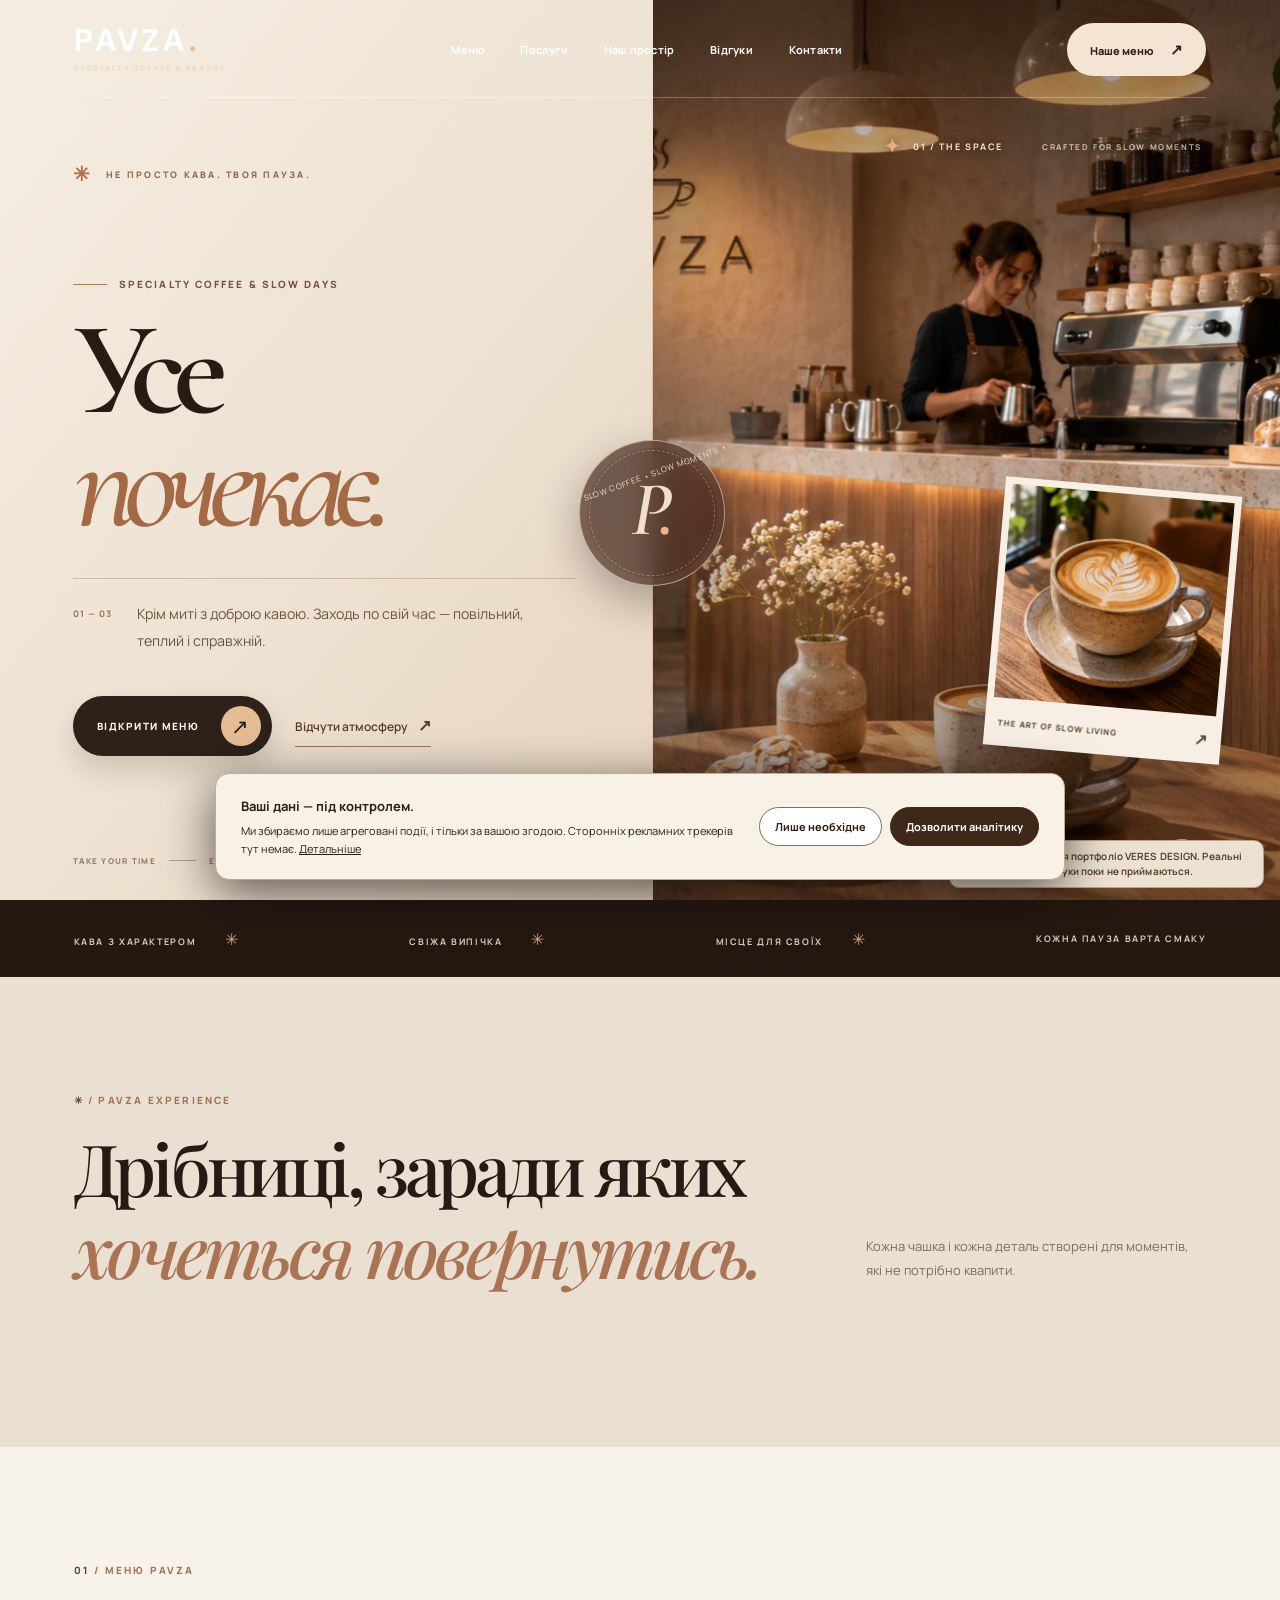
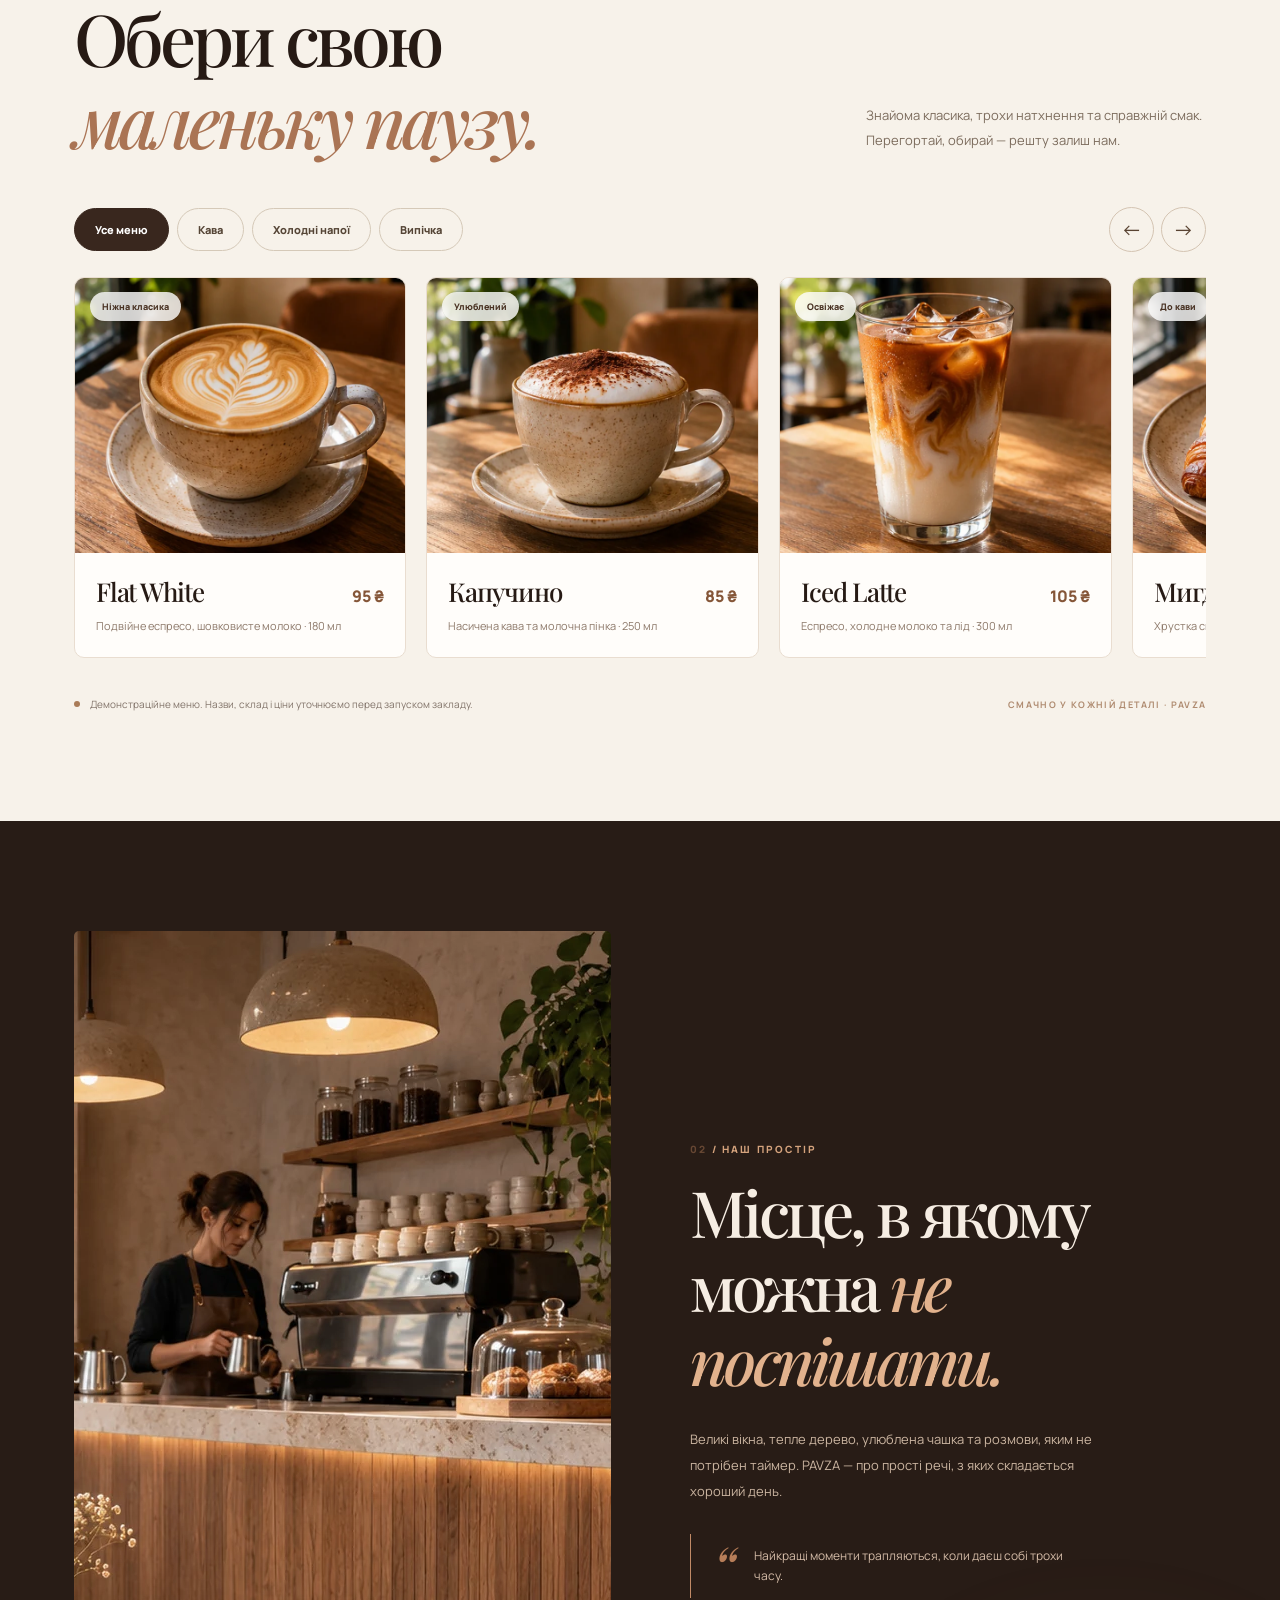
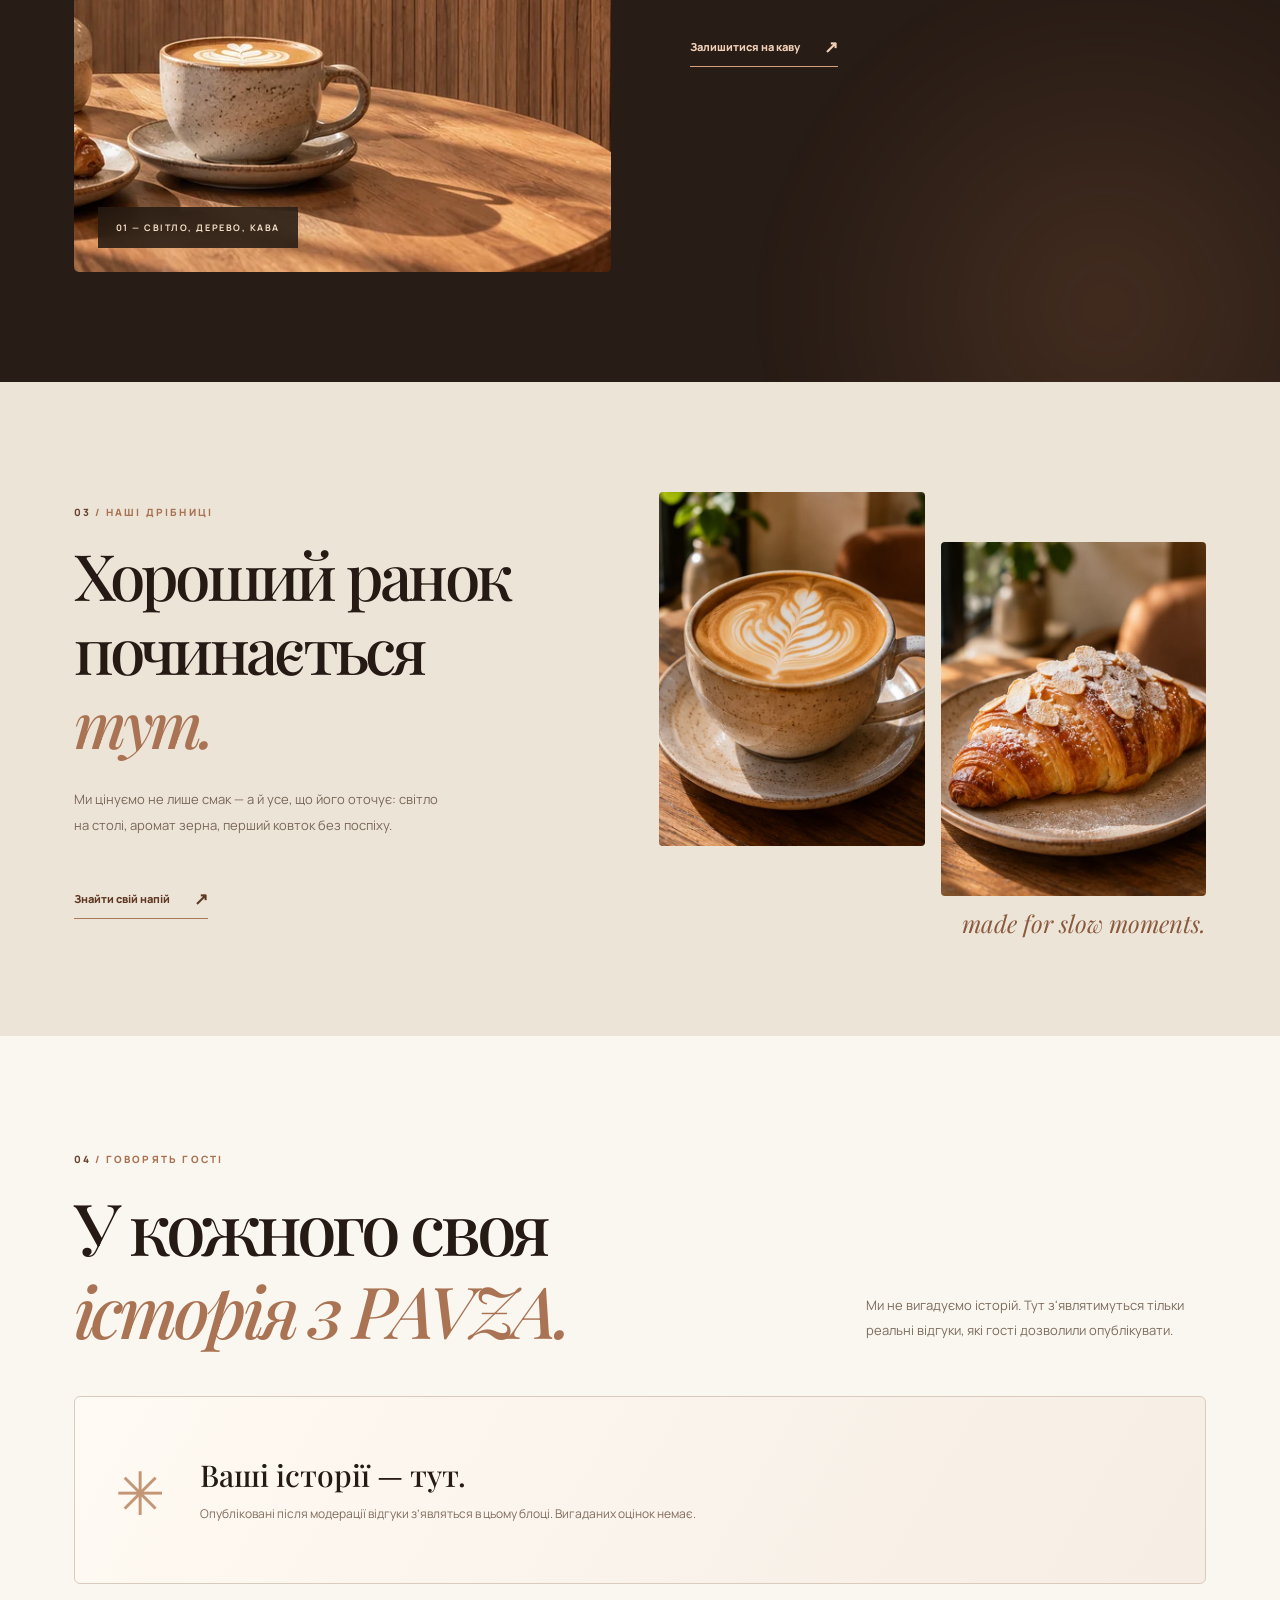
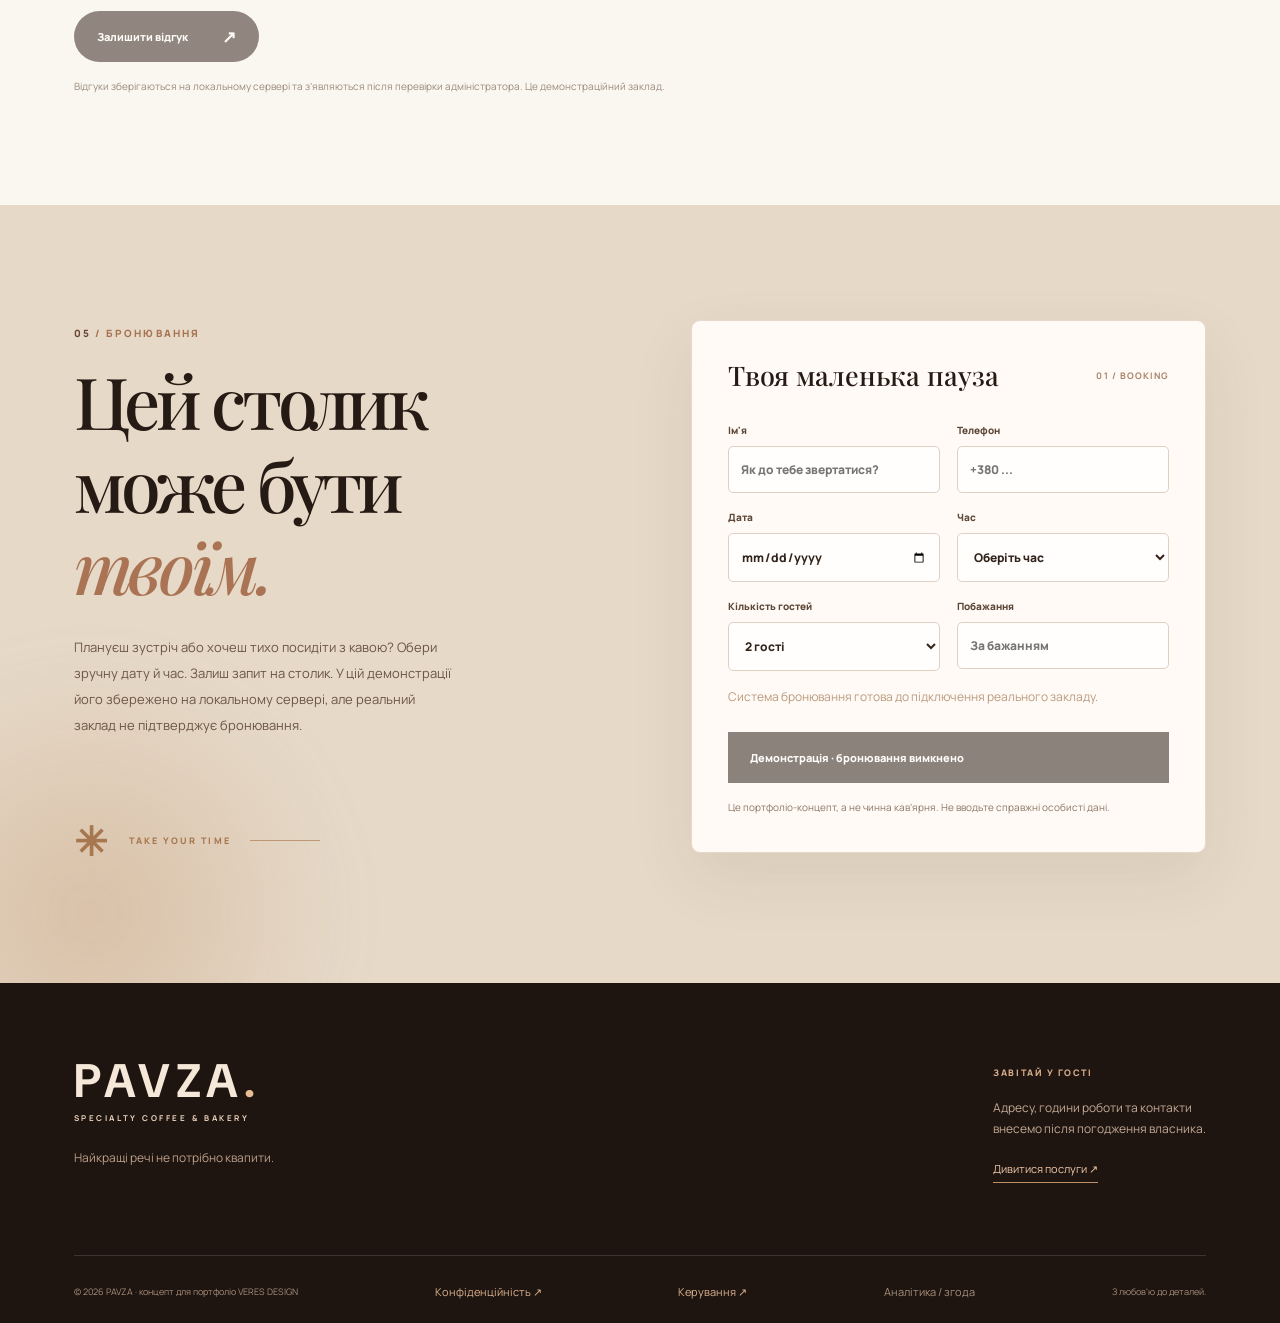
==== commit dacd1749: "PAVZA v6: premium editorial hero, editable content studio, secure media uploads, services editor" ====
--- a/public/index.html
+++ b/public/index.html
@@ -10,10 +10,11 @@
   <meta property="og:type" content="website"><meta property="og:title" content="PAVZA — Смакуй момент"><meta property="og:description" content="Кава, яку пам'ятають. Простір, у який повертаються.">
   <meta property="og:image" content="assets/pavza-interior.webp">
   <link rel="preconnect" href="https://fonts.googleapis.com"><link rel="preconnect" href="https://fonts.gstatic.com" crossorigin>
-  <link href="https://fonts.googleapis.com/css2?family=DM+Sans:wght@400;500;600;700&family=Manrope:wght@400;500;600;700;800&family=Playfair+Display:ital,wght@0,500;0,600;1,500;1,600&display=swap" rel="stylesheet">
+  <link href="https://fonts.googleapis.com/css2?family=DM+Sans:wght@400;500;600;700&family=Manrope:wght@400;500;600;700;800&family=Playfair+Display:ital,wght@0,500;0,600;1,500;1,600&family=Cormorant+Garamond:ital,wght@0,500;0,600;1,500;1,600&display=swap" rel="stylesheet">
   <link rel="preload" as="image" href="assets/pavza-interior.webp" media="(min-width:701px)">
   <link rel="preload" as="image" href="assets/pavza-mobile.webp" media="(max-width:700px)">
   <link rel="stylesheet" href="styles.css">
+  <link rel="stylesheet" href="hero-wow.css?v=6">
   <script defer src="site.js"></script>
 </head>
 <body>
@@ -21,32 +22,43 @@
   <header class="header" id="top">
     <div class="container nav-row">
       <a href="#top" class="wordmark" aria-label="PAVZA, головна">PAVZA<span>.</span><small>SPECIALTY COFFEE & BAKERY</small></a>
-      <nav class="desktop-nav" aria-label="Основна навігація"><a href="#menu">Меню</a><a href="#space">Наш простір</a><a href="#reviews">Відгуки</a><a href="#contacts">Контакти</a></nav>
-      <a class="nav-reserve" href="#booking">Забронювати <span aria-hidden="true">↗</span></a>
+      <nav class="desktop-nav" aria-label="Основна навігація"><a href="#menu">Меню</a><a href="#services">Послуги</a><a href="#space">Наш простір</a><a href="#reviews">Відгуки</a><a href="#contacts">Контакти</a></nav>
+      <a class="nav-reserve" href="#menu">Наше меню <span aria-hidden="true">↗</span></a>
       <button class="mobile-toggle" id="mobileToggle" type="button" aria-expanded="false" aria-controls="mobileNav" aria-label="Відкрити меню"><span></span><span></span></button>
     </div>
-    <nav class="mobile-nav" id="mobileNav" aria-label="Мобільна навігація" hidden><a href="#menu">Меню</a><a href="#space">Наш простір</a><a href="#reviews">Відгуки</a><a href="#booking">Бронювання</a><a href="#contacts">Контакти</a></nav>
+    <nav class="mobile-nav" id="mobileNav" aria-label="Мобільна навігація" hidden><a href="#menu">Меню</a><a href="#services">Послуги</a><a href="#space">Наш простір</a><a href="#reviews">Відгуки</a><a href="#services">Послуги</a><a href="#contacts">Контакти</a></nav>
   </header>
   <div id="demoNotice" class="demo-notice" hidden role="status">PAVZA — концепт для портфоліо VERES DESIGN. Реальні бронювання та відгуки поки не приймаються.</div>
   <main>
-    <section class="hero" aria-labelledby="heroTitle">
-      <picture><source media="(max-width:700px)" srcset="assets/pavza-mobile.webp"><img class="hero-poster" src="assets/pavza-interior.webp" width="1672" height="941" alt="Затверджений інтер'єр PAVZA: дубові столики, природне світло та барна стійка" fetchpriority="high"></picture>
-      <video class="hero-motion" id="heroMotion" autoplay muted loop playsinline preload="none" aria-hidden="true" poster="assets/pavza-interior.webp"><source src="assets/pavza-photo-motion.mp4" type="video/mp4"></video>
-      <div class="hero-shade"></div><div class="hero-ambient" aria-hidden="true"></div>
-      <div class="container hero-layout">
-        <div class="hero-content">
-          <p class="eyebrow"><span class="tiny-line"></span> ТУТ ЧАС ІДЕ ТРОХИ ПОВІЛЬНІШЕ</p>
-          <h1 id="heroTitle" class="hero-title">Смакуй<br><em>момент<span class="period">.</span></em><svg class="underline" viewBox="0 0 500 24" preserveAspectRatio="none" aria-hidden="true"><path d="M8 17 Q160 -3 317 13 T491 7" stroke="currentColor" stroke-width="4" fill="none" stroke-linecap="round"/></svg></h1>
-          <p class="hero-lead">Добра кава. Тепла випічка. Розмови без поспіху.<br>Місце, куди хочеться повернутися.</p>
-          <div class="hero-buttons"><a class="button button-solid" href="#menu">Переглянути меню <span aria-hidden="true">↗</span></a><a class="button button-outline" href="#booking">Забронювати столик <span aria-hidden="true">↗</span></a></div>
-          <div class="hero-meta"><span class="pulse-dot"></span> PAVZA · НАША ІСТОРІЯ ПОЧИНАЄТЬСЯ ТУТ</div>
+    <section class="hero hero-editorial" aria-labelledby="heroTitle">
+      <div class="hero-photo" aria-hidden="true">
+        <picture><source media="(max-width:700px)" srcset="assets/pavza-mobile.webp"><img class="hero-poster" src="assets/pavza-interior.webp" width="1672" height="941" fetchpriority="high" alt=""></picture>
+        <video class="hero-motion" id="heroMotion" autoplay muted loop playsinline preload="metadata" poster="assets/pavza-interior.webp"><source id="heroVideoSource" src="assets/pavza-photo-motion.mp4" type="video/mp4"></video>
+        <div class="hero-photo-tone"></div>
+        <figure class="hero-detail"><img id="heroDetailImage" src="assets/pavza-editorial-detail.webp" alt="Лате-арт у PAVZA"><figcaption>THE ART OF SLOW LIVING <span>↗</span></figcaption></figure>
+        <div class="hero-gallery-caption"><span class="mini-diamond">✦</span> <span>01 / THE SPACE</span><span>CRAFTED FOR SLOW MOMENTS</span></div>
+        <div class="hero-photo-wordmark">PAVZA<span>.</span></div>
+      </div>
+      <div class="hero-paper">
+        <div class="hero-paper-grain" aria-hidden="true"></div>
+        <div class="hero-editorial-index"><span class="editorial-spark">✳</span> НЕ ПРОСТО КАВА. ТВОЯ ПАУЗА.</div>
+        <div class="hero-copy">
+          <div class="hero-kicker"><span class="kicker-rule"></span><span id="heroEyebrow">SPECIALTY COFFEE & SLOW DAYS</span></div>
+          <h1 id="heroTitle" class="hero-headline"><span class="headline-first" id="heroTitleTop">Усе</span><span class="headline-second"><em id="heroTitleAccent">почекає.</em></span></h1>
+          <div class="hero-lead-row"><span class="hero-lead-index">01 — 03</span><p id="heroDescription">Крім миті з доброю кавою. Заходь по свій час — повільний, теплий і справжній.</p></div>
+          <div class="hero-actions"><a class="hero-primary-cta" href="#menu">ВІДКРИТИ МЕНЮ <span class="hero-cta-arrow">↗</span></a><a class="hero-secondary-cta" href="#space">Відчути атмосферу <span aria-hidden="true">↗</span></a></div>
         </div>
-        <div class="hero-stamp" aria-hidden="true"><span>coffee &amp;<br>good moments</span><span class="stamp-star">✳</span></div>
+        <div class="hero-editorial-footer"><span>TAKE YOUR TIME</span><span class="footer-line"></span><span>EST. IN IMAGINATION · PAVZA CONCEPT</span></div>
       </div>
-      <div class="container hero-bottom"><a href="#menu" class="scroll-invite">ГОРТАЙ, ЩОБ ВІДЧУТИ АТМОСФЕРУ <span class="line"></span></a><div class="hero-count"><strong>01</strong><span>/</span>05 <i></i><i></i><i></i></div></div>
+      <div class="hero-orbit" aria-hidden="true"><div class="hero-orbit-ring"><span>• SLOW COFFEE • SLOW MOMENTS • </span></div><span class="hero-orbit-core">P<span>.</span></span></div>
+      <a href="#menu" class="hero-scroll" aria-label="Прокрутити до меню"><span>SCROLL TO EXPLORE</span><span class="hero-scroll-arrow">↓</span></a>
     </section>
 
     <section class="quickline" aria-label="Переваги PAVZA"><div class="container quickline-row"><span>КАВА З ХАРАКТЕРОМ <b>✳</b></span><span>СВІЖА ВИПІЧКА <b>✳</b></span><span>МІСЦЕ ДЛЯ СВОЇХ <b>✳</b></span><span>КОЖНА ПАУЗА ВАРТА СМАКУ</span></div></section>
+
+    <section class="section services-section" id="services" aria-labelledby="servicesTitle">
+      <div class="container"><div class="section-heading reveal"><div><span class="overline"><span>✳</span> / PAVZA EXPERIENCE</span><h2 id="servicesTitle">Дрібниці, заради яких<br><em>хочеться повернутись.</em></h2></div><p>Кожна чашка і кожна деталь створені для моментів, які не потрібно квапити.</p></div><div class="services-grid" id="servicesGrid"></div></div>
+    </section>
 
     <section class="section menu-section" id="menu" aria-labelledby="menuTitle">
       <div class="container">
@@ -60,7 +72,7 @@
     <section class="story-band" id="space" aria-labelledby="spaceTitle">
       <div class="container story-grid">
         <div class="story-photo"><img src="assets/pavza-interior.webp" width="1672" height="941" loading="lazy" alt="Єдиний погоджений інтер'єр кав'ярні PAVZA"><div class="photo-caption">01 — СВІТЛО, ДЕРЕВО, КАВА</div></div>
-        <div class="story-text reveal"><span class="overline light"><span>02</span> / НАШ ПРОСТІР</span><h2 id="spaceTitle">Місце, в якому<br>можна <em>не поспішати.</em></h2><p>Великі вікна, тепле дерево, улюблена чашка та розмови, яким не потрібен таймер. PAVZA — про прості речі, з яких складається хороший день.</p><div class="story-quote"><span class="quote-mark">“</span><span>Найкращі моменти трапляються, коли даєш собі трохи часу.</span></div><a href="#booking" class="text-link">Залишитися на каву <span>↗</span></a></div>
+        <div class="story-text reveal"><span class="overline light"><span>02</span> / НАШ ПРОСТІР</span><h2 id="spaceTitle">Місце, в якому<br>можна <em>не поспішати.</em></h2><p>Великі вікна, тепле дерево, улюблена чашка та розмови, яким не потрібен таймер. PAVZA — про прості речі, з яких складається хороший день.</p><div class="story-quote"><span class="quote-mark">“</span><span>Найкращі моменти трапляються, коли даєш собі трохи часу.</span></div><a href="#services" class="text-link">Залишитися на каву <span>↗</span></a></div>
       </div>
     </section>
 
@@ -70,7 +82,7 @@
 
     <section class="booking-section" id="booking" aria-labelledby="bookingTitle"><div class="container booking-grid"><div class="booking-text reveal"><span class="overline"><span>05</span> / БРОНЮВАННЯ</span><h2 id="bookingTitle">Цей столик<br>може бути <em>твоїм.</em></h2><p>Плануєш зустріч або хочеш тихо посидіти з кавою? Обери зручну дату й час. Залиш запит на столик. У цій демонстрації його збережено на локальному сервері, але реальний заклад не підтверджує бронювання.</p><div class="booking-decoration"><span>✳</span><span>TAKE YOUR TIME</span><span class="booking-dash"></span></div></div><form id="bookingForm" class="booking-form"><div class="form-top"><h3>Твоя маленька пауза</h3><span class="form-counter">01 / BOOKING</span></div><div class="form-fields"><label>Ім'я <input name="guestName" autocomplete="name" required maxlength="70" placeholder="Як до тебе звертатися?"></label><label>Телефон <input name="guestPhone" inputmode="tel" autocomplete="tel" type="tel" required minlength="7" maxlength="30" placeholder="+380 ..."></label><label>Дата <input name="visitDate" id="visitDate" required type="date"></label><label>Час <select name="visitTime" required><option value="">Оберіть час</option><option>09:00</option><option>10:00</option><option>11:00</option><option>12:00</option><option>13:00</option><option>14:00</option><option>15:00</option><option>16:00</option><option>17:00</option><option>18:00</option><option>19:00</option></select></label><label>Кількість гостей <select name="guestCount"><option value="1">1 гість</option><option value="2" selected>2 гості</option><option value="3">3 гості</option><option value="4">4 гості</option><option value="5">5 гостей</option><option value="6">6 гостей</option></select></label><label>Побажання <input name="guestNote" maxlength="120" placeholder="За бажанням"></label></div><p id="availabilityHint" class="availability-hint" aria-live="polite">Обери дату, щоб перевірити наявність столиків.</p><button class="submit-booking" type="submit">Надіслати запит <span>↗</span></button><div class="form-feedback" id="bookingFeedback" role="status">Деморежим: запити зберігаються локально. Жодного бронювання в реальному закладі.</div></form></div></section>
   </main>
-  <footer class="footer" id="contacts"><div class="container"><div class="footer-head"><div><a href="#top" class="wordmark footer-brand">PAVZA<span>.</span><small>SPECIALTY COFFEE & BAKERY</small></a><p>Найкращі речі не потрібно квапити.</p></div><div class="footer-contact"><span>ЗАВІТАЙ У ГОСТІ</span><p>Адресу, години роботи та контакти<br>внесемо після погодження власника.</p><a href="#booking">Попередній запит на столик ↗</a></div></div><div class="footer-base"><span>© 2026 PAVZA · концепт для портфоліо VERES DESIGN</span><a href="privacy.html" class="admin-link">Конфіденційність ↗</a><a href="admin.html" class="admin-link">Керування ↗</a><button type="button" id="privacyOptions" class="admin-link link-button">Аналітика / згода</button><span>З любов'ю до деталей.</span></div></div></footer>
+  <footer class="footer" id="contacts"><div class="container"><div class="footer-head"><div><a href="#top" class="wordmark footer-brand">PAVZA<span>.</span><small>SPECIALTY COFFEE & BAKERY</small></a><p>Найкращі речі не потрібно квапити.</p></div><div class="footer-contact"><span>ЗАВІТАЙ У ГОСТІ</span><p>Адресу, години роботи та контакти<br>внесемо після погодження власника.</p><a href="#services">Дивитися послуги ↗</a></div></div><div class="footer-base"><span>© 2026 PAVZA · концепт для портфоліо VERES DESIGN</span><a href="privacy.html" class="admin-link">Конфіденційність ↗</a><a href="admin.html" class="admin-link">Керування ↗</a><button type="button" id="privacyOptions" class="admin-link link-button">Аналітика / згода</button><span>З любов'ю до деталей.</span></div></div></footer>
   <dialog id="reviewDialog" class="review-dialog" aria-labelledby="dialogTitle"><form id="reviewForm"><button class="close-dialog" type="button" id="closeReview" aria-label="Закрити">×</button><span class="overline"><span>✳</span> / ТВОЯ ІСТОРІЯ</span><h2 id="dialogTitle">Як тобі PAVZA?</h2><p>Залиш короткий відгук для демонстрації роботи модерації.</p><label>Ім'я <input name="author" required maxlength="45" placeholder="Ім'я або псевдонім"></label><label>Оцінка <select name="rating" required><option value="5">★★★★★ — 5</option><option value="4">★★★★☆ — 4</option><option value="3">★★★☆☆ — 3</option><option value="2">★★☆☆☆ — 2</option><option value="1">★☆☆☆☆ — 1</option></select></label><label>Відгук <textarea name="message" required minlength="10" maxlength="320" rows="4" placeholder="Розкажи про враження..."></textarea></label><label class="consent"><input name="consent" type="checkbox" required><span>Даю згоду на збереження і публікацію мого імені та відгуку після модерації.</span></label><button type="submit" class="submit-booking">Надіслати на перевірку ↗</button><p class="dialog-note" id="reviewNotice" role="status">Відгук буде надіслано на демонстраційний сервер і показано лише після модерації.</p></form></dialog>
 <aside id="analyticsConsent" class="privacy-banner" aria-label="Вибір аналітики" hidden><div><strong>Ваші дані — під контролем.</strong><p>Ми збираємо лише агреговані події, і тільки за вашою згодою. Сторонніх рекламних трекерів тут немає. <a href="privacy.html">Детальніше</a></p></div><div class="privacy-actions"><button type="button" id="analyticsNo">Лише необхідне</button><button type="button" id="analyticsYes">Дозволити аналітику</button></div></aside></body>
 </html>
--- a/public/hero-wow.css
+++ b/public/hero-wow.css
@@ -0,0 +1,195 @@
+/* PAVZA / Art-directed landing experience — standalone editorial hero, version 5.
+   Sections and administrative features below remain untouched. */
+.hero-editorial{
+  height:min(940px,100svh);min-height:750px;max-height:none;
+  background:#e9dfd0;color:#2d201b;overflow:hidden;
+  position:relative;isolation:isolate;
+}
+.hero-editorial .hero-photo{
+  position:absolute;inset:0 0 0 45%;z-index:1;overflow:hidden;
+  background:#806045;isolation:isolate;
+}
+.hero-editorial .hero-photo picture,.hero-editorial .hero-photo .hero-poster,.hero-editorial .hero-photo .hero-motion{
+  position:absolute;inset:0;width:100%;height:100%;display:block;
+}
+.hero-editorial .hero-photo .hero-poster,.hero-editorial .hero-photo .hero-motion{
+  object-fit:cover;object-position:65% 50%;transform:scale(1.04);
+}
+.hero-editorial .hero-photo .hero-poster{animation:pavza-photo-arrive 2.1s cubic-bezier(.2,.7,.25,1) both}
+.hero-editorial .hero-photo .hero-motion{opacity:0;transition:opacity 1.5s ease;pointer-events:none}
+.hero-editorial .hero-photo .hero-motion.is-playing{opacity:.53}
+.hero-photo-tone{position:absolute;inset:0;z-index:2;pointer-events:none;background:
+  linear-gradient(180deg,rgba(20,12,8,.63),transparent 31%,transparent 54%,rgba(23,13,8,.78)),
+  linear-gradient(90deg,rgba(28,18,12,.26),transparent 30%);
+}
+.hero-editorial .hero-paper{
+  position:absolute;inset:0 auto 0 0;width:51%;z-index:3;
+  background:linear-gradient(129deg,#f5eee2 0%,#efe4d5 47%,#e7d5c0 100%);
+  display:flex;flex-direction:column;
+  padding:164px clamp(30px,6.1vw,104px) 34px max(5.7vw,30px);
+  box-shadow:24px 0 65px rgba(44,26,15,.10);
+}
+.hero-editorial .hero-paper::after{
+  content:'';position:absolute;top:0;bottom:0;right:0;width:1px;
+  background:linear-gradient(transparent,#c9a989,transparent);opacity:.6
+}
+.hero-paper-grain{position:absolute;inset:0;pointer-events:none;opacity:.15;
+  background-image:repeating-linear-gradient(45deg,transparent,transparent 3px,rgba(75,46,26,.035) 4px,transparent 5px)}
+.hero-editorial-index{position:relative;display:flex;align-items:center;gap:14px;
+  color:#896b50;letter-spacing:.25em;font-size:9px;font-weight:800;white-space:nowrap;
+  animation:pavza-rise .85s .15s both
+}
+.editorial-spark{color:#b76e42;font-size:20px;line-height:1}
+.hero-copy{position:relative;display:flex;flex-direction:column;justify-content:center;flex:1;padding-bottom:6px}
+.hero-kicker{display:flex;align-items:center;gap:12px;font-size:10px;letter-spacing:.21em;
+  color:#77543e;font-weight:800;white-space:nowrap;margin-bottom:22px;animation:pavza-rise .85s .24s both}
+.kicker-rule{width:34px;height:1px;background:#ad7a53}
+.kicker-point{font-family:Georgia,serif;font-size:17px;font-style:italic;color:#bf865c;line-height:1}
+.hero-headline{margin:0 0 39px;color:#271b14;line-height:.85;letter-spacing:-.085em;
+  font-family:'Cormorant Garamond',Georgia,serif;font-size:clamp(94px,10.4vw,164px);font-weight:600;
+  white-space:nowrap;max-width:none}
+.hero-headline span{display:block}
+.hero-headline .headline-first{animation:pavza-rise 1s .30s both}
+.hero-headline .headline-second{margin-left:1px;animation:pavza-rise 1.05s .42s both}
+.hero-headline em{font-weight:500;color:#a46a46;font-style:italic;letter-spacing:-.095em}
+.hero-lead-row{display:flex;gap:25px;align-items:flex-start;padding-top:22px;border-top:1px solid #ad967e88;max-width:540px;
+  animation:pavza-rise .9s .55s both}
+.hero-lead-index{font-size:9px;font-weight:800;color:#a67956;letter-spacing:.11em;white-space:nowrap;padding-top:6px}
+.hero-lead-row p{font-size:clamp(13px,1.11vw,15px);line-height:1.85;color:#6e5542;margin:0;max-width:410px}
+.hero-actions{display:flex;flex-wrap:wrap;align-items:center;gap:23px;margin-top:42px;animation:pavza-rise .85s .66s both}
+.hero-primary-cta{display:inline-flex;align-items:center;justify-content:space-between;gap:22px;background:#2d211a;color:#fff5e9;
+  padding:10px 11px 10px 24px;border-radius:100px;font-size:10px;font-weight:800;letter-spacing:.13em;
+  box-shadow:0 13px 28px rgba(39,27,20,.16);transition:background .25s,transform .3s var(--ease),box-shadow .25s}
+.hero-primary-cta:hover{background:#825035;transform:translateY(-4px);box-shadow:0 19px 28px #39221535}
+.hero-cta-arrow{display:grid;place-items:center;min-width:40px;height:40px;background:#e6bc94;border-radius:100px;color:#261a14;font-size:21px;font-weight:400;transition:transform .3s}
+.hero-primary-cta:hover .hero-cta-arrow{transform:rotate(45deg)}
+.hero-secondary-cta{font:600 12px/1 var(--sans);color:#583b2a;padding:13px 0;border-bottom:1px solid #97755a;white-space:nowrap;
+  transition:color .25s,border-color .25s}
+.hero-secondary-cta:hover{color:#a3633b;border-color:#a3633b}
+.hero-secondary-cta span{margin-left:8px;font-size:16px}
+.hero-editorial-footer{position:relative;margin-top:auto;display:flex;align-items:center;gap:13px;
+  color:#947b66;font-size:8px;letter-spacing:.16em;font-weight:800;white-space:nowrap}
+.hero-editorial-footer .footer-line{width:27px;height:1px;background:#b39a82}
+.hero-gallery-caption{position:absolute;z-index:5;top:133px;right:6.1vw;color:#f9ead8;display:flex;align-items:center;gap:12px;
+  font-size:9px;letter-spacing:.18em;font-weight:700;text-shadow:0 1px 10px #22120c9c}
+.hero-gallery-caption span:last-child{margin-left:27px;opacity:.75;font-size:8px}
+.mini-diamond{font-size:19px;color:#e7ae7d}
+.hero-photo-wordmark{position:absolute;z-index:5;left:5%;bottom:54px;color:#f7ede3;
+  font-family:'DM Sans',Arial,sans-serif;font-weight:700;font-size:clamp(112px,11vw,208px);
+  line-height:.8;letter-spacing:-.095em;opacity:.93;text-shadow:0 12px 30px #1c0f0a50;
+  animation:pavza-rise 1.3s .42s both;pointer-events:none}
+.hero-photo-wordmark span{color:#d7a476}
+.hero-orbit{position:absolute;z-index:8;left:50.9%;top:57%;transform:translate(-50%,-50%);
+  width:146px;height:146px;border-radius:50%;border:1px solid #f3d9ba9e;background:#472a1fbd;
+  box-shadow:0 16px 45px #20130e55, inset 0 0 0 7px #f9ead50d;
+  backdrop-filter:blur(16px);color:#f1dfca;display:grid;place-items:center;pointer-events:none}
+.hero-orbit-ring{position:absolute;inset:9px;border:1px dashed #ecd3b368;border-radius:50%;display:grid;place-items:center;
+  animation:pavza-spin 22s linear infinite}
+.hero-orbit-ring span{position:absolute;top:17px;font-size:8px;letter-spacing:.08em;white-space:nowrap;transform:rotate(-20deg)}
+.hero-orbit-core{font:italic 600 77px/1 'Cormorant Garamond',Georgia,serif;letter-spacing:-.1em;margin-top:-7px;margin-left:-5px}
+.hero-orbit-core span{color:#edb485}
+.hero-scroll{position:absolute;right:6%;bottom:19px;z-index:8;display:flex;align-items:center;gap:17px;
+  color:#faead6;font-size:9px;letter-spacing:.17em;font-weight:700;text-shadow:0 1px 7px #0007}
+.hero-scroll-arrow{display:grid;place-items:center;width:42px;height:42px;border:1px solid #f9e9d4a1;border-radius:50%;font-size:21px;
+  transition:transform .25s,background .25s}
+.hero-scroll:hover .hero-scroll-arrow{transform:translateY(4px);background:#f5ead21f}
+/* A subtle, unobtrusive prototype label that does not cover the first screen. */
+.demo-notice:not([hidden]){position:fixed;z-index:999;left:auto;right:16px;top:auto;bottom:12px;
+  max-width:315px;background:#f5ebdcf2;border:1px solid #b6a08e;border-radius:10px;
+  padding:8px 13px;color:#573d2c;text-align:left;font-size:10px;line-height:1.5;
+  box-shadow:0 8px 25px #2a1a1230;backdrop-filter:blur(10px)}
+@keyframes pavza-rise{from{opacity:0;transform:translateY(26px);filter:blur(4px)}to{opacity:1;transform:translateY(0);filter:blur(0)}}
+@keyframes pavza-photo-arrive{from{transform:scale(1.13);filter:brightness(.65)}to{transform:scale(1.04);filter:brightness(1)}}
+@keyframes pavza-spin{to{transform:rotate(360deg)}}
+@media(max-width:1250px){
+  .hero-editorial .hero-paper{width:54%;padding-right:45px}
+  .hero-editorial .hero-photo{left:49%}
+  .hero-headline{font-size:clamp(92px,10vw,134px)}
+  .hero-orbit{left:53%}
+  .hero-gallery-caption span:last-child{display:none}
+  .hero-photo-wordmark{font-size:clamp(100px,11vw,153px)}
+}
+@media(max-width:1000px){
+  .hero-editorial{min-height:720px;height:820px}
+  .hero-editorial .hero-paper{padding:155px 35px 31px 5vw;width:55%}
+  .hero-editorial .hero-photo{left:50%}
+  .hero-headline{font-size:clamp(72px,10.4vw,115px)}
+  .hero-lead-row{gap:13px}
+  .hero-lead-row p{font-size:12px}
+  .hero-orbit{width:105px;height:105px;left:54%}
+  .hero-orbit-core{font-size:53px}.hero-orbit-ring span{font-size:5px}
+  .hero-photo-wordmark{font-size:11vw;bottom:60px}
+}
+@media(max-width:800px){
+  .hero-editorial{height:940px;min-height:940px;max-height:none;display:block}
+  .hero-editorial .hero-photo{left:0;right:0;top:0;bottom:auto;height:51%;}
+  .hero-editorial .hero-photo .hero-poster,.hero-editorial .hero-photo .hero-motion{object-position:66% 49%}
+  .hero-editorial .hero-paper{inset:47% 0 0;width:100%;padding:38px 6vw 34px;background:linear-gradient(160deg,#f6efe2,#eadac6);box-shadow:0 -20px 40px #20150f25}
+  .hero-editorial-index{font-size:8px}
+  .hero-copy{padding-top:13px;justify-content:center;padding-bottom:0}
+  .hero-headline{font-size:clamp(80px,13vw,129px);margin:13px 0 24px;line-height:.81}
+  .hero-kicker{font-size:9px;margin-bottom:14px}
+  .hero-lead-row{padding-top:15px}
+  .hero-lead-row p{font-size:13px}
+  .hero-actions{margin-top:28px}
+  .hero-orbit{width:94px;height:94px;left:auto;right:3.5%;top:43%;transform:none}
+  .hero-orbit-ring span{font-size:5px}.hero-orbit-core{font-size:49px}
+  .hero-photo-wordmark{font-size:clamp(88px,18vw,170px);left:5%;bottom:42px}
+  .hero-gallery-caption{top:110px;left:6%;right:auto;font-size:8px}
+  .hero-scroll{display:none}
+  .hero-editorial-footer{font-size:7px;margin-top:21px}
+}
+@media(max-width:560px){
+  .header .nav-row{height:76px}
+  .hero-editorial{height:auto;min-height:840px;max-height:none}
+  .hero-editorial .hero-photo{height:330px;bottom:auto;top:0}
+  .hero-editorial .hero-photo .hero-poster{object-position:64% 50%}
+  .hero-editorial .hero-photo .hero-motion{display:none}
+  .hero-editorial .hero-paper{position:relative;inset:auto;width:100%;min-height:520px;margin-top:310px;padding:33px 6.4vw 30px;box-shadow:0 -16px 38px #1c140f25;justify-content:flex-start}
+  .hero-editorial-index{font-size:7px;letter-spacing:.16em;gap:9px}
+  .editorial-spark{font-size:17px}
+  .hero-copy{justify-content:flex-start;padding:22px 0 0}
+  .hero-kicker{font-size:8px;letter-spacing:.11em;gap:8px;margin-bottom:16px}
+  .kicker-rule{width:19px}
+  .hero-headline{font-size:clamp(76px,19vw,112px);margin:0 0 25px}
+  .hero-lead-row{gap:13px;padding-top:16px}
+  .hero-lead-index{font-size:7px}
+  .hero-lead-row p{font-size:12px;line-height:1.75}
+  .hero-actions{margin-top:28px;gap:15px}
+  .hero-primary-cta{font-size:9px;gap:12px;padding:8px 9px 8px 16px}
+  .hero-cta-arrow{width:34px;min-width:34px;height:34px;font-size:18px}
+  .hero-secondary-cta{font-size:11px;padding:10px 0}
+  .hero-editorial-footer{font-size:6.5px;letter-spacing:.1em;gap:8px;margin-top:35px}
+  .hero-editorial-footer .footer-line{width:15px}
+  .hero-gallery-caption{top:92px;left:6%;font-size:8px}
+  .hero-photo-wordmark{font-size:22vw;left:5%;bottom:38px}
+  .hero-orbit{width:75px;height:75px;top:287px;right:5%;z-index:7;transform:none}
+  .hero-orbit-ring{inset:6px}.hero-orbit-core{font-size:37px}.hero-orbit-ring span{font-size:4px;top:13px}
+  .demo-notice:not([hidden]){bottom:8px;right:8px;max-width:220px;font-size:8px;padding:6px 9px}
+}
+@media(prefers-reduced-motion:reduce){.hero-editorial *,.hero-editorial *::before,.hero-editorial *::after{animation:none!important;transition:none!important;transform:none!important}.hero-photo-wordmark{opacity:1}.hero-orbit{transform:translate(-50%,-50%)!important}}
+
+/* PAVZA v6 / atmosphere + independently-editable extra photo */
+.hero-editorial .hero-detail{position:absolute;z-index:6;right:7%;bottom:145px;width:clamp(145px,18.5vw,290px);aspect-ratio:1 / 1.09;margin:0;padding:7px 7px 0;background:#f8efe4;box-shadow:0 24px 70px rgba(24,14,10,.45);transform:rotate(5deg);transition:transform .6s cubic-bezier(.16,1,.3,1);}
+.hero-editorial .hero-detail:hover{transform:rotate(0deg) translateY(-8px)}
+.hero-editorial .hero-detail img{width:100%;height:calc(100% - 37px);object-fit:cover;display:block;}
+.hero-editorial .hero-detail figcaption{color:#614731;display:flex;align-items:center;justify-content:space-between;font-size:8px;letter-spacing:.13em;font-weight:800;padding:13px 6px;}
+.hero-editorial .hero-detail figcaption span{font-size:16px}
+.hero-editorial .hero-motion.is-playing{opacity:1}
+.hero-photo-tone{background:linear-gradient(180deg,rgba(20,12,8,.54),transparent 34%,transparent 60%,rgba(23,13,8,.54)),linear-gradient(90deg,rgba(28,18,12,.24),transparent 30%)}
+.hero-editorial .hero-photo-wordmark{bottom:28px;font-size:clamp(85px,9vw,180px);opacity:.72}
+.services-section{background:#eae0d2;}
+.services-grid{display:grid;grid-template-columns:repeat(3,minmax(0,1fr));gap:20px;margin-top:44px}
+.service-tile{position:relative;min-height:445px;overflow:hidden;background:#3c2d24;isolation:isolate;color:white;border-radius:3px;}
+.service-tile img{position:absolute;inset:0;width:100%;height:100%;object-fit:cover;transition:transform .8s cubic-bezier(.16,1,.3,1)}
+.service-tile:hover img{transform:scale(1.075)}
+.service-tile::after{content:'';position:absolute;inset:0;background:linear-gradient(180deg,#1e140d10 24%,#201207bd 100%);z-index:1}
+.service-tile .service-content{position:absolute;inset:auto 29px 27px;z-index:2}
+.service-tile small{display:block;font-weight:800;letter-spacing:.24em;font-size:9px;color:#e6bd93;margin-bottom:12px}
+.service-tile h3{font:500 clamp(29px,3.1vw,46px)/1.05 'Cormorant Garamond',Georgia,serif;letter-spacing:-.025em;margin:0 0 11px}
+.service-tile p{font-size:12px;line-height:1.7;max-width:285px;color:#f6e9d8;margin:0}
+.service-empty{grid-column:1/-1;padding:70px 25px;text-align:center;border:1px solid #cdb39e;color:#604735}
+@media(max-width:1050px){.hero-editorial .hero-detail{right:4%;width:170px;bottom:120px}}
+@media(max-width:800px){.hero-editorial .hero-detail{right:5%;bottom:18px;width:155px;transform:rotate(3deg);}.hero-editorial .hero-photo-wordmark{bottom:62px}.services-grid{grid-template-columns:1fr 1fr;gap:15px}.service-tile{min-height:380px}}
+@media(max-width:560px){.hero-editorial .hero-detail{right:6%;bottom:10px;width:100px;padding:4px 4px 0}.hero-editorial .hero-detail img{height:calc(100% - 22px)}.hero-editorial .hero-detail figcaption{font-size:5px;padding:7px 3px}.hero-editorial .hero-detail figcaption span{font-size:10px}.hero-editorial .hero-motion{display:block!important}.hero-editorial .hero-photo-wordmark{bottom:22px;left:4%;font-size:18vw}.services-grid{grid-template-columns:1fr}.service-tile{min-height:420px}}
+@media(prefers-reduced-motion:reduce){.hero-detail,.service-tile img{transition:none!important}}
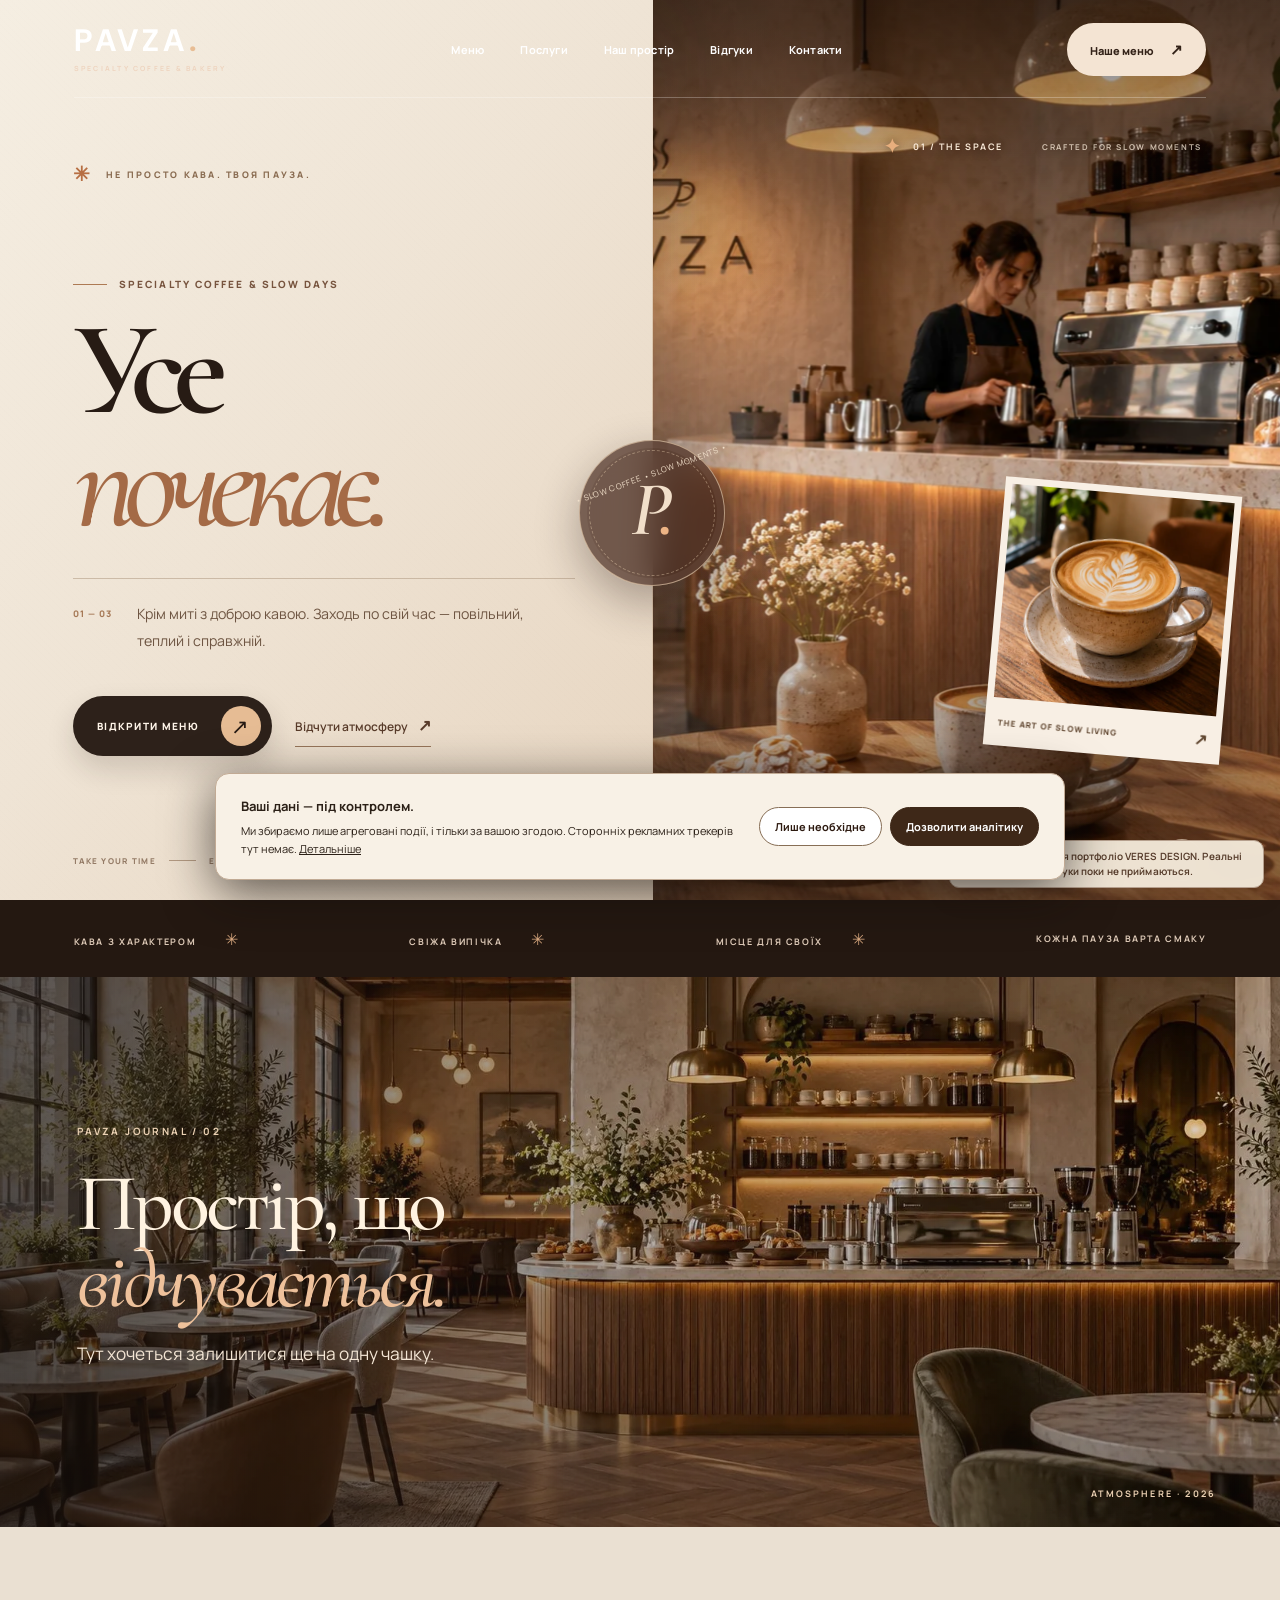
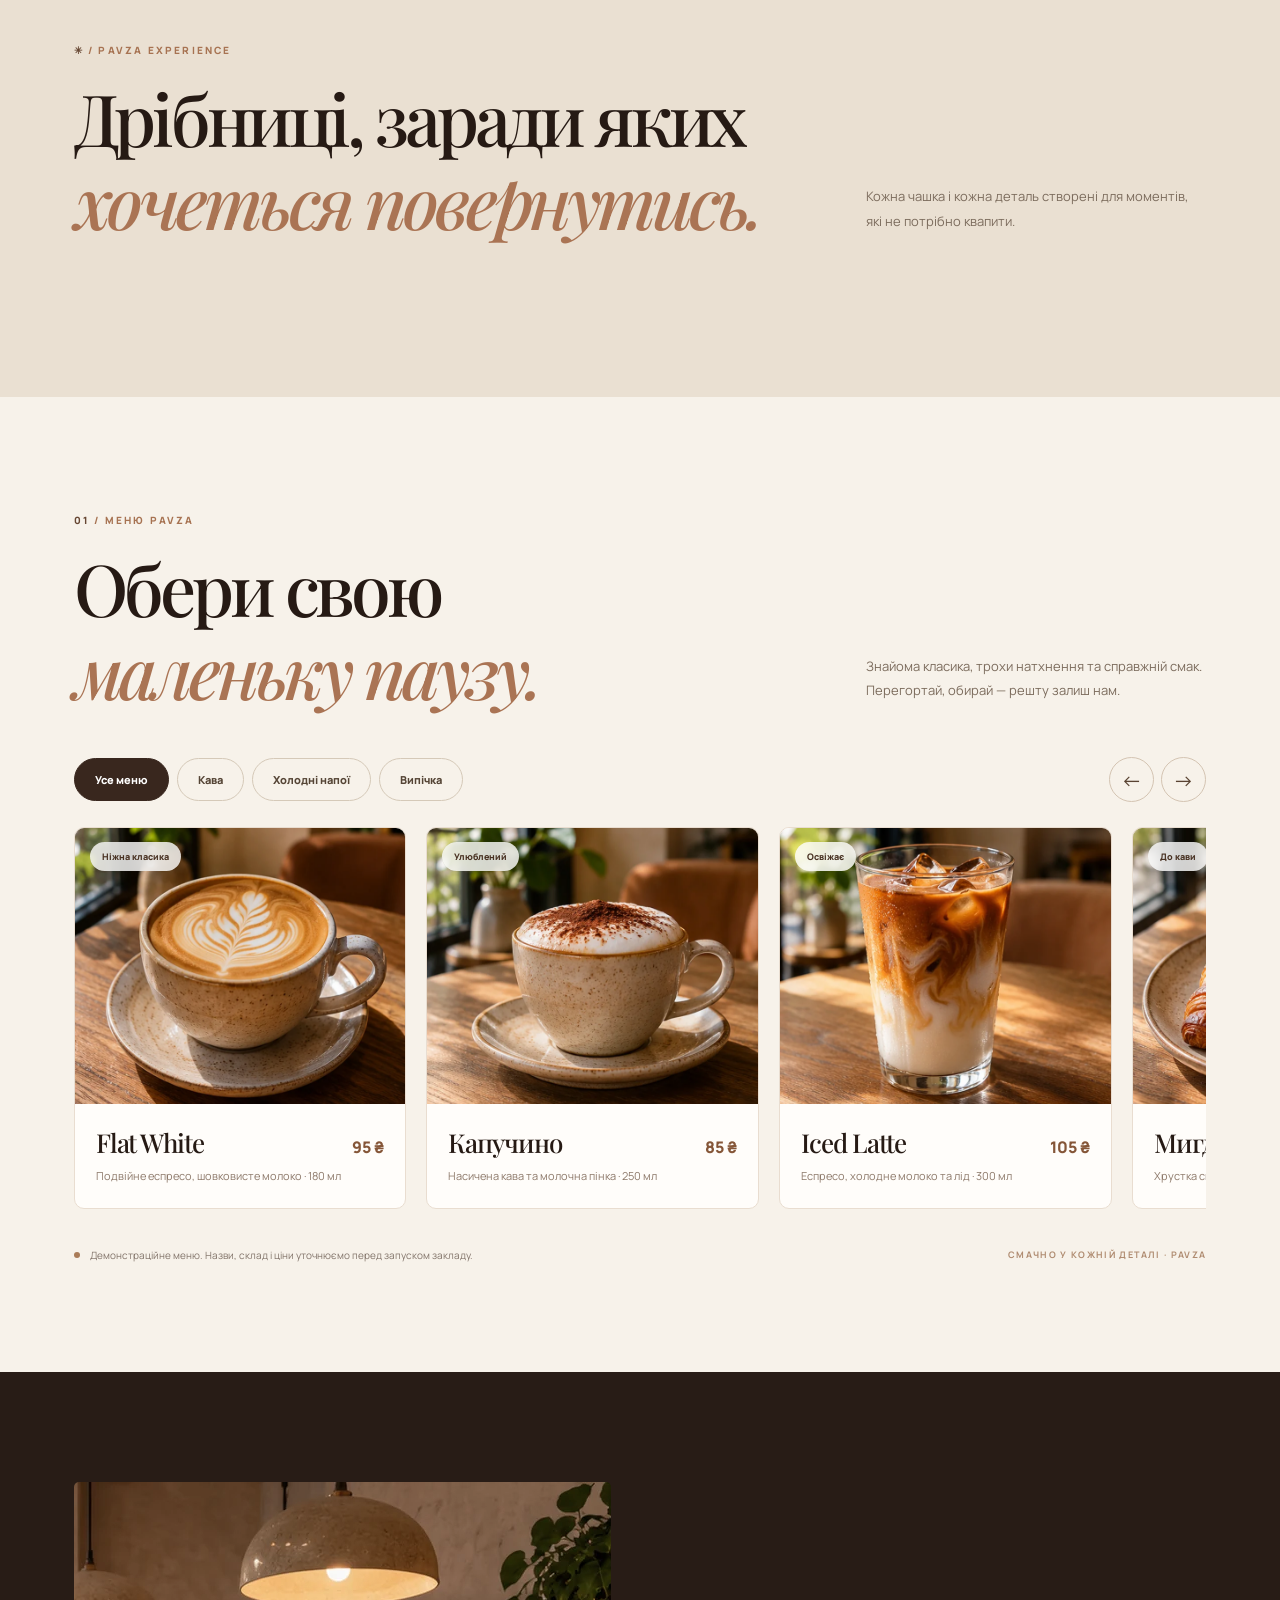
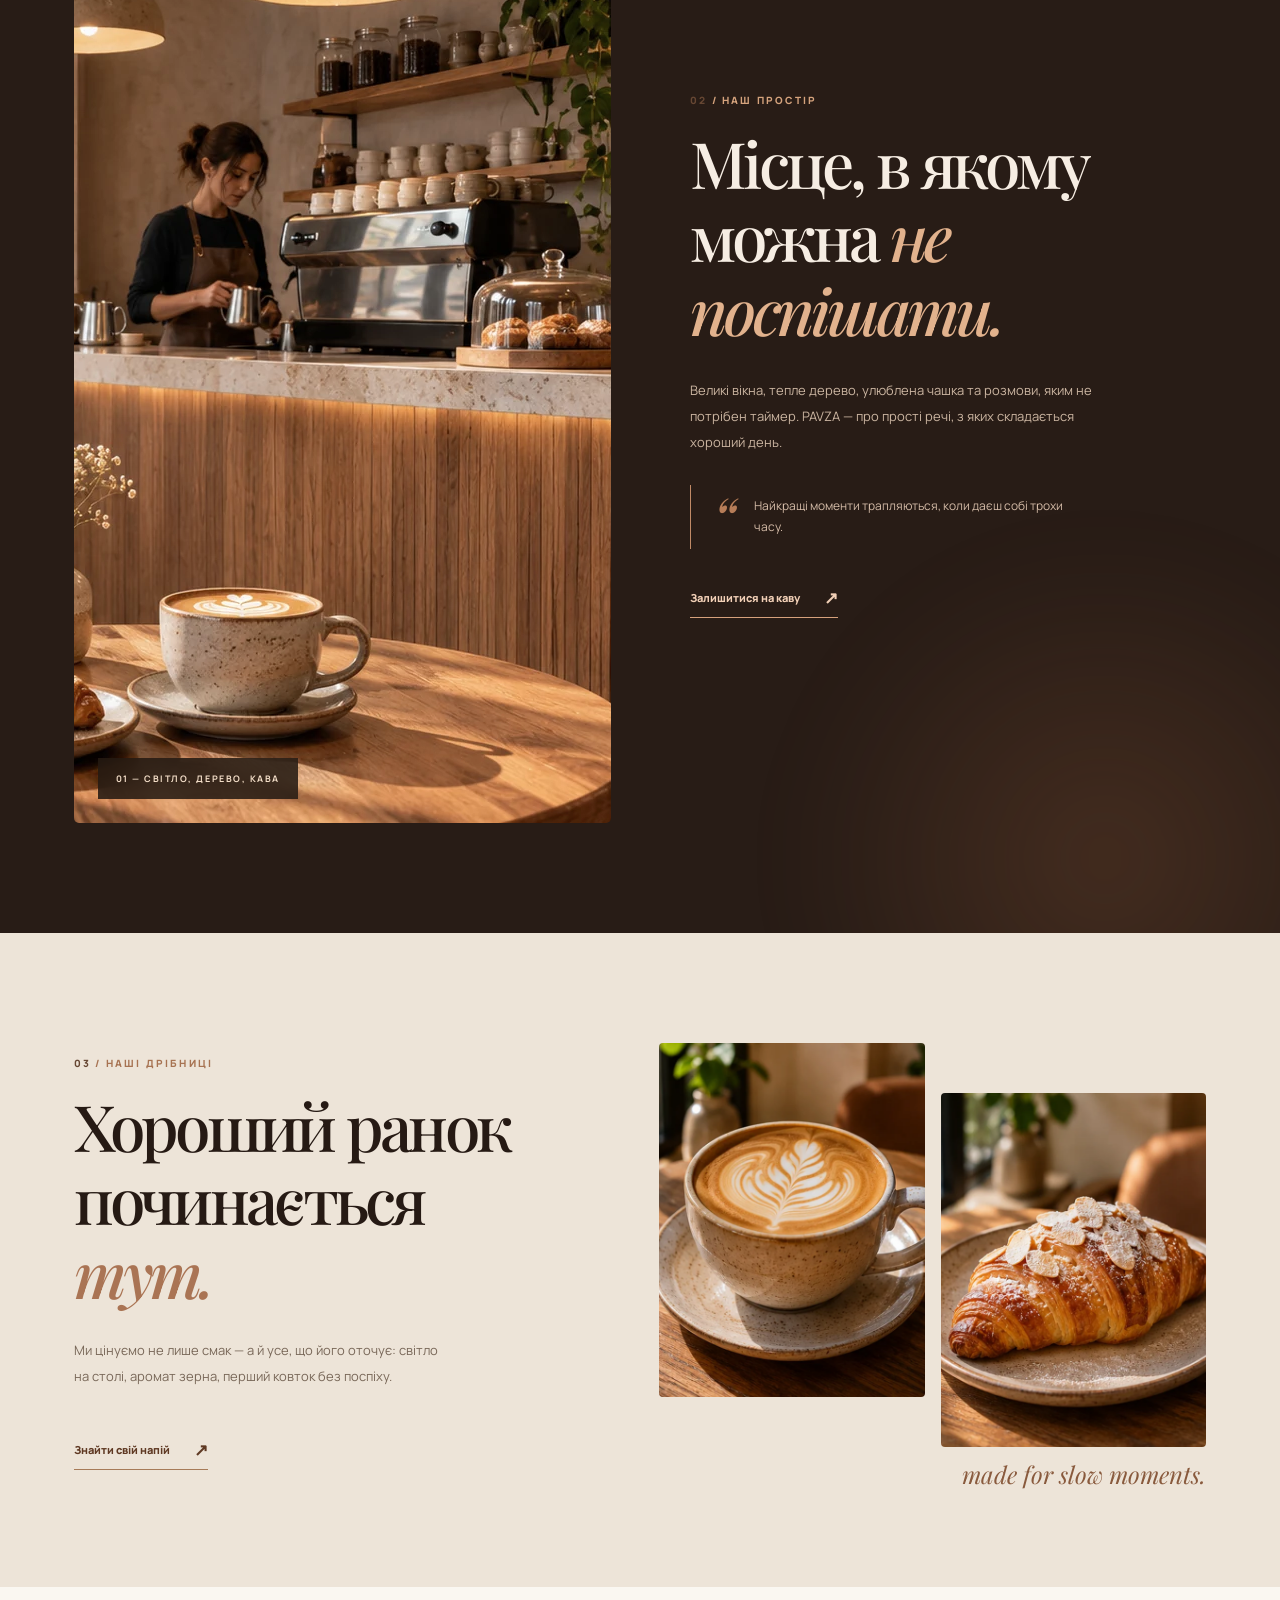
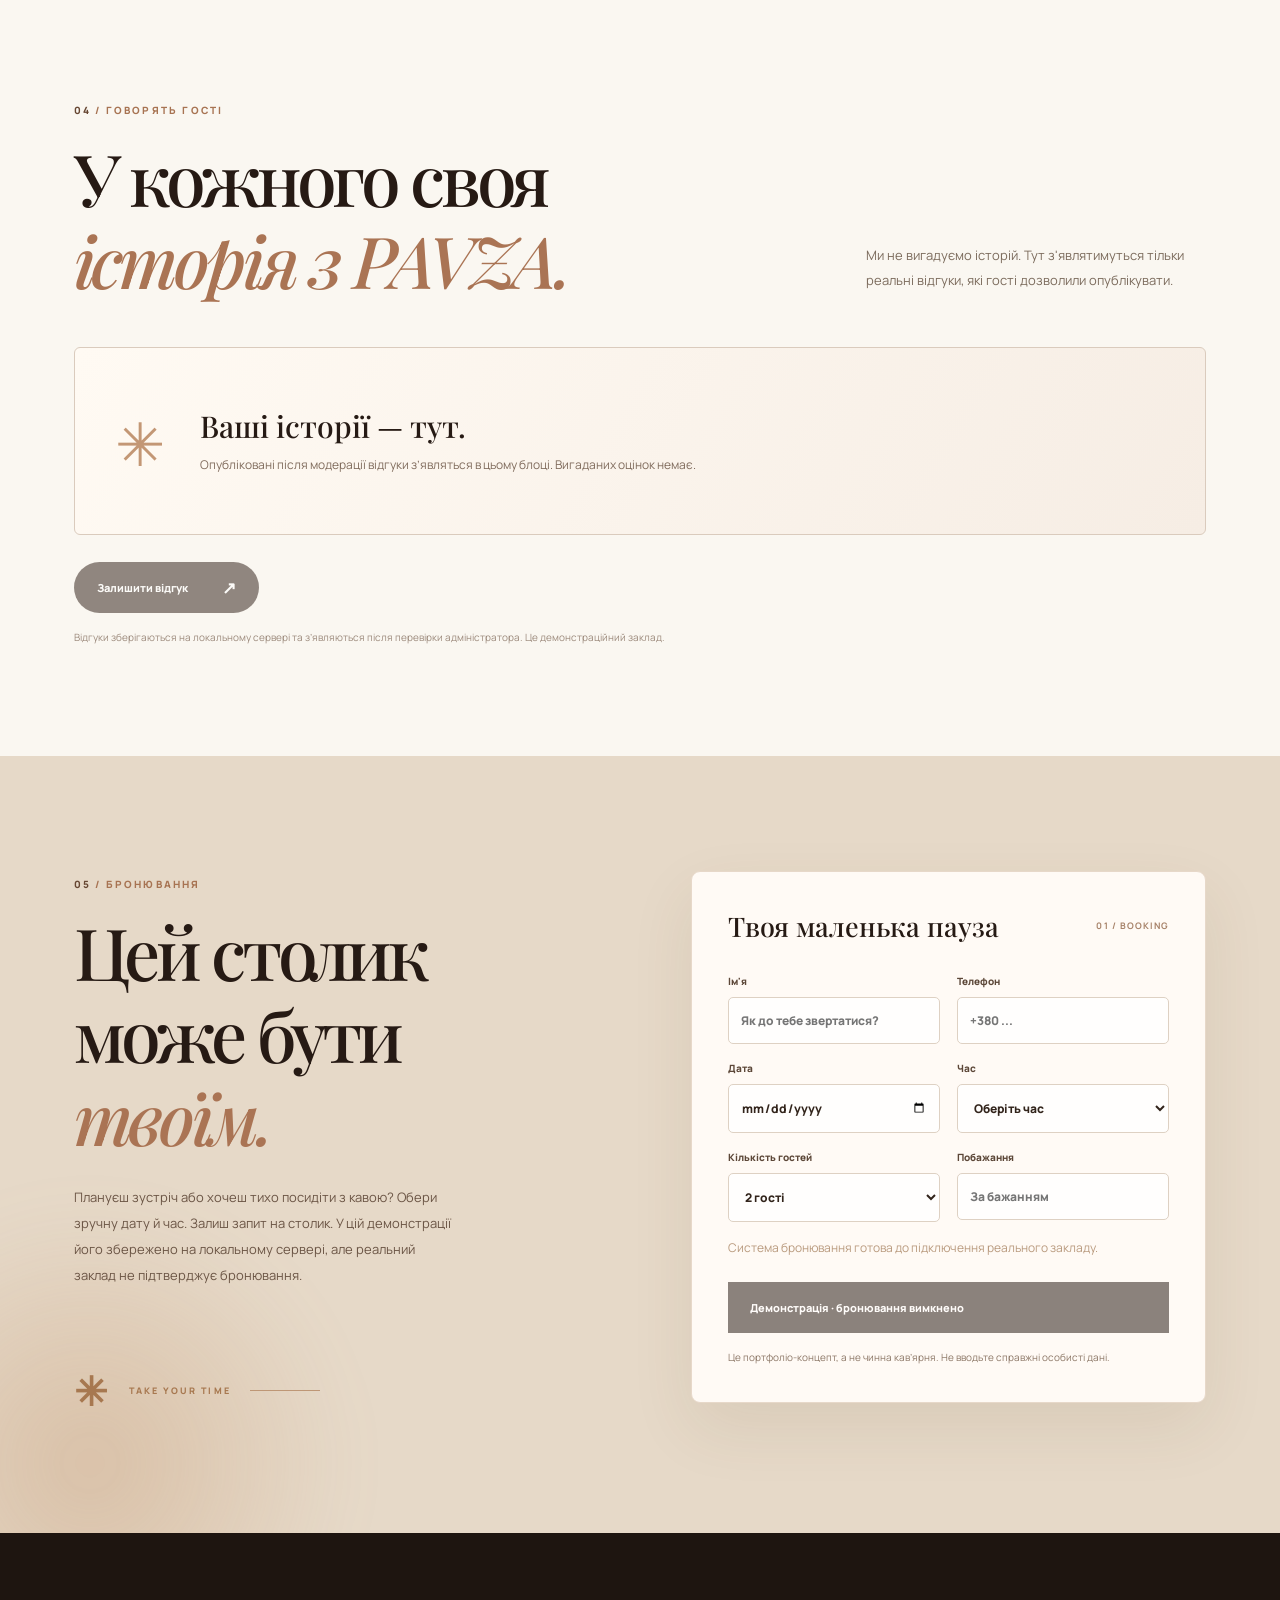
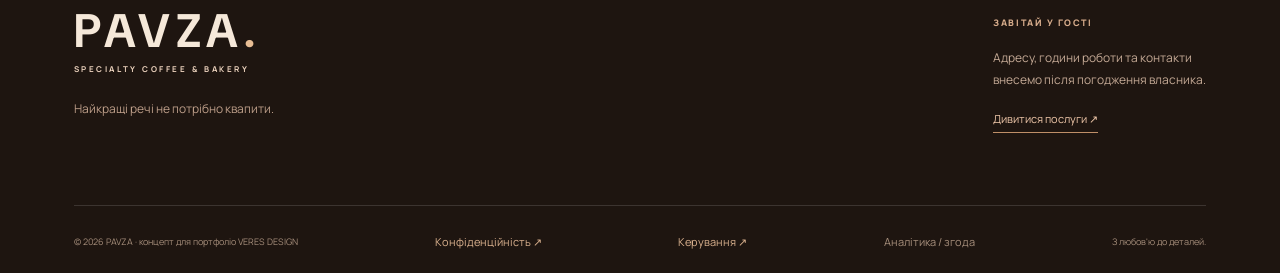
==== commit e70d2a90: "PAVZA 6.1: showcase client panorama with editable wide-gallery image" ====
--- a/public/index.html
+++ b/public/index.html
@@ -26,7 +26,7 @@
       <a class="nav-reserve" href="#menu">Наше меню <span aria-hidden="true">↗</span></a>
       <button class="mobile-toggle" id="mobileToggle" type="button" aria-expanded="false" aria-controls="mobileNav" aria-label="Відкрити меню"><span></span><span></span></button>
     </div>
-    <nav class="mobile-nav" id="mobileNav" aria-label="Мобільна навігація" hidden><a href="#menu">Меню</a><a href="#services">Послуги</a><a href="#space">Наш простір</a><a href="#reviews">Відгуки</a><a href="#services">Послуги</a><a href="#contacts">Контакти</a></nav>
+    <nav class="mobile-nav" id="mobileNav" aria-label="Мобільна навігація" hidden><a href="#menu">Меню</a><a href="#services">Послуги</a><a href="#space">Наш простір</a><a href="#reviews">Відгуки</a><a href="#contacts">Контакти</a></nav>
   </header>
   <div id="demoNotice" class="demo-notice" hidden role="status">PAVZA — концепт для портфоліо VERES DESIGN. Реальні бронювання та відгуки поки не приймаються.</div>
   <main>
@@ -55,6 +55,13 @@
     </section>
 
     <section class="quickline" aria-label="Переваги PAVZA"><div class="container quickline-row"><span>КАВА З ХАРАКТЕРОМ <b>✳</b></span><span>СВІЖА ВИПІЧКА <b>✳</b></span><span>МІСЦЕ ДЛЯ СВОЇХ <b>✳</b></span><span>КОЖНА ПАУЗА ВАРТА СМАКУ</span></div></section>
+
+    <section class="gallery-panorama" aria-labelledby="galleryPanoramaTitle">
+      <img id="spaceGalleryImage" src="assets/pavza-gallery-wide.webp" alt="Атмосфера кав’ярні PAVZA: великі вікна, дерево, оксамитові крісла й тепле вечірнє світло" width="1920" height="715" loading="lazy">
+      <div class="gallery-panorama-shade" aria-hidden="true"></div>
+      <div class="gallery-panorama-inner"><span class="gallery-panorama-label">PAVZA JOURNAL / 02</span><h2 id="galleryPanoramaTitle">Простір, що <em>відчувається.</em></h2><p>Тут хочеться залишитися ще на одну чашку.</p></div>
+      <div class="gallery-panorama-index">ATMOSPHERE · 2026</div>
+    </section>
 
     <section class="section services-section" id="services" aria-labelledby="servicesTitle">
       <div class="container"><div class="section-heading reveal"><div><span class="overline"><span>✳</span> / PAVZA EXPERIENCE</span><h2 id="servicesTitle">Дрібниці, заради яких<br><em>хочеться повернутись.</em></h2></div><p>Кожна чашка і кожна деталь створені для моментів, які не потрібно квапити.</p></div><div class="services-grid" id="servicesGrid"></div></div>
--- a/public/hero-wow.css
+++ b/public/hero-wow.css
@@ -193,3 +193,17 @@
 @media(max-width:800px){.hero-editorial .hero-detail{right:5%;bottom:18px;width:155px;transform:rotate(3deg);}.hero-editorial .hero-photo-wordmark{bottom:62px}.services-grid{grid-template-columns:1fr 1fr;gap:15px}.service-tile{min-height:380px}}
 @media(max-width:560px){.hero-editorial .hero-detail{right:6%;bottom:10px;width:100px;padding:4px 4px 0}.hero-editorial .hero-detail img{height:calc(100% - 22px)}.hero-editorial .hero-detail figcaption{font-size:5px;padding:7px 3px}.hero-editorial .hero-detail figcaption span{font-size:10px}.hero-editorial .hero-motion{display:block!important}.hero-editorial .hero-photo-wordmark{bottom:22px;left:4%;font-size:18vw}.services-grid{grid-template-columns:1fr}.service-tile{min-height:420px}}
 @media(prefers-reduced-motion:reduce){.hero-detail,.service-tile img{transition:none!important}}
+
+/* PAVZA 6.1 — owner-provided real-scale wide interior photography */
+.gallery-panorama{position:relative;min-height:370px;height:clamp(380px,43vw,680px);overflow:hidden;isolation:isolate;background:#352319;color:#fff3e1}
+.gallery-panorama>img{position:absolute;width:100%;height:100%;object-fit:cover;object-position:center center;inset:0;transition:transform 1.2s cubic-bezier(.16,1,.3,1)}
+.gallery-panorama:hover>img{transform:scale(1.025)}
+.gallery-panorama-shade{position:absolute;inset:0;z-index:1;background:linear-gradient(90deg,rgba(22,15,11,.72),rgba(31,19,13,.27) 53%,rgba(22,13,7,.15) 100%),linear-gradient(0deg,rgba(18,11,7,.35),transparent 62%)}
+.gallery-panorama-inner{position:absolute;left:max(6vw,25px);top:50%;transform:translateY(-50%);z-index:2;width:min(670px,70vw)}
+.gallery-panorama-label,.gallery-panorama-index{font:700 10px/1.4 'Manrope',sans-serif;letter-spacing:.24em;color:#ecd2b4}
+.gallery-panorama h2{font:500 clamp(49px,6.3vw,105px)/.95 'Cormorant Garamond',Georgia,serif;letter-spacing:-.044em;margin:25px 0 22px;text-wrap:balance}
+.gallery-panorama h2 em{color:#eec19b}
+.gallery-panorama p{font:400 clamp(13px,1.35vw,18px)/1.65 'Manrope',sans-serif;color:#f3e5d4}
+.gallery-panorama-index{position:absolute;bottom:27px;right:5%;z-index:2;font-size:9px}
+@media(max-width:700px){.gallery-panorama{height:500px}.gallery-panorama>img{object-position:52% center}.gallery-panorama-shade{background:linear-gradient(90deg,rgba(19,10,4,.73),rgba(18,12,8,.12)),linear-gradient(0deg,#22110d70,transparent)}.gallery-panorama-inner{width:86vw}.gallery-panorama h2{font-size:clamp(64px,14vw,88px)}.gallery-panorama-index{font-size:7px}}
+@media(max-width:560px){.hero-editorial .hero-photo .hero-motion{display:block;object-position:58% center}}
